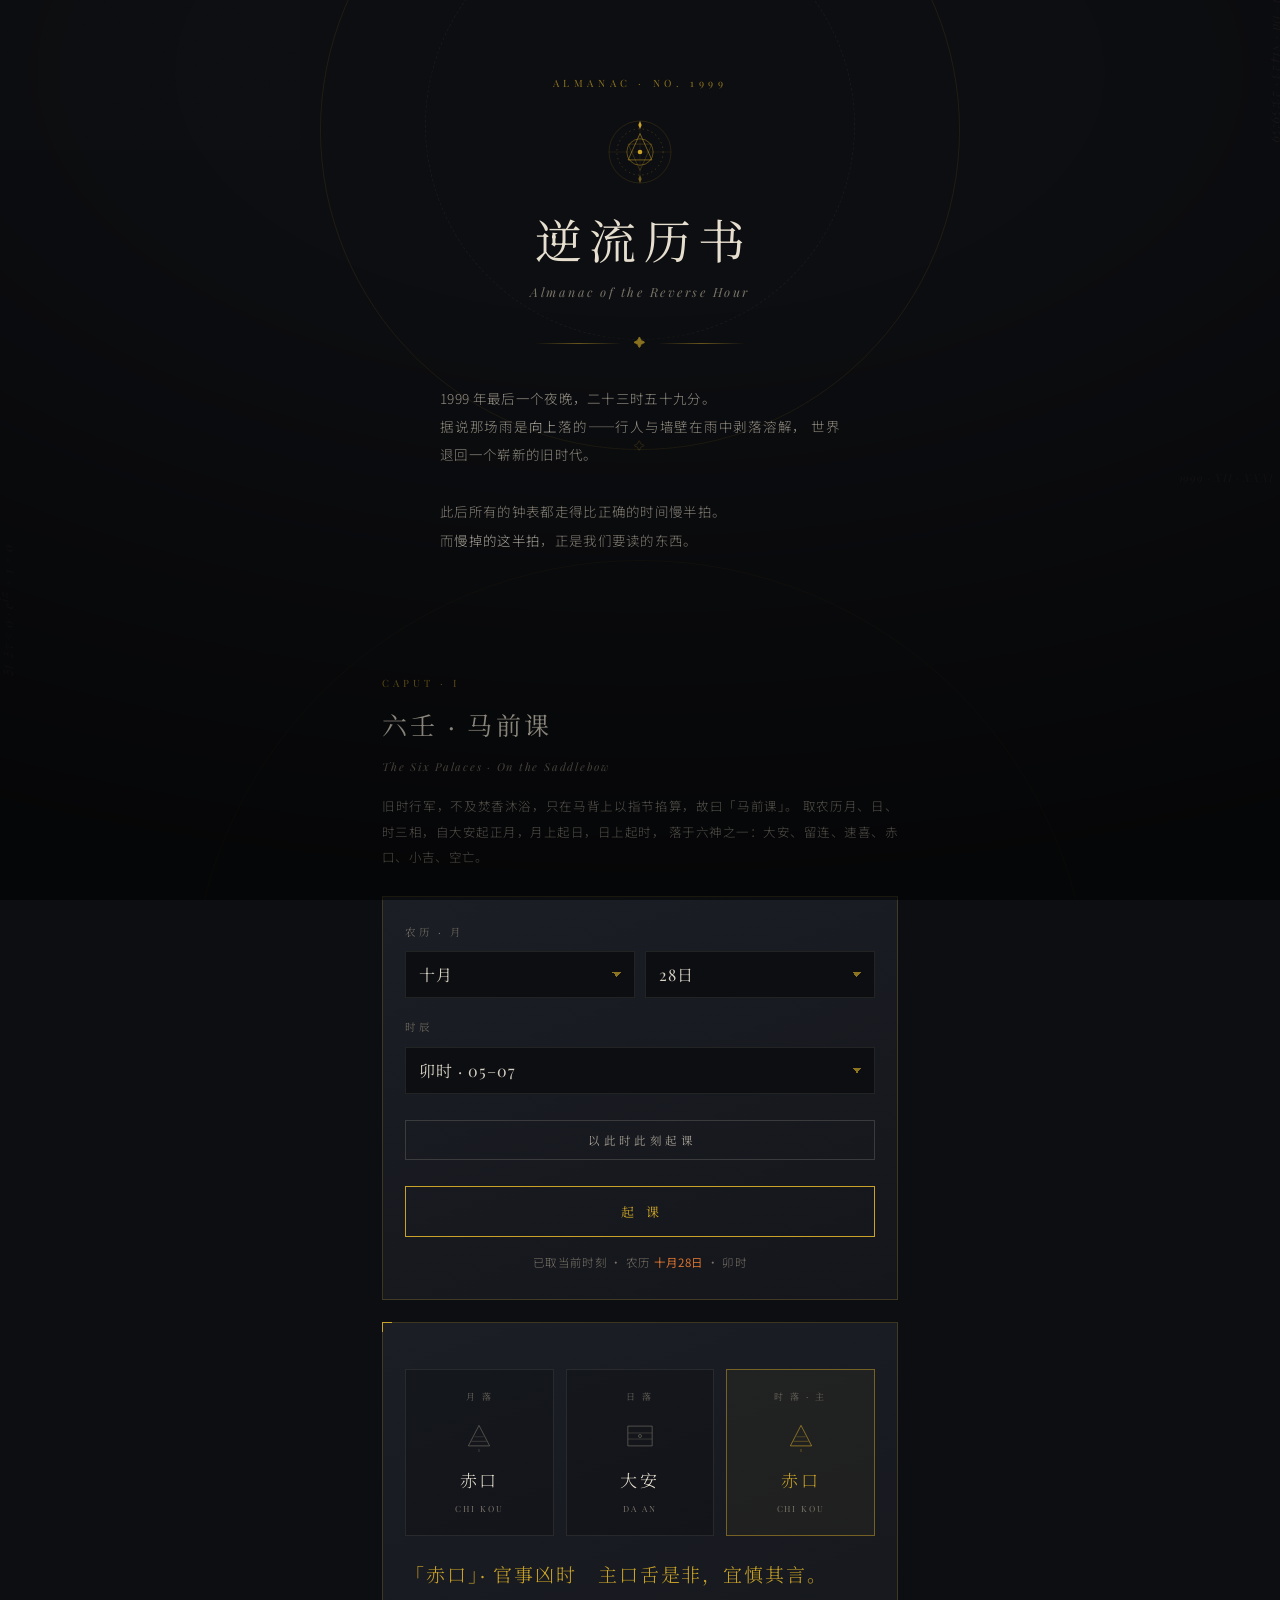
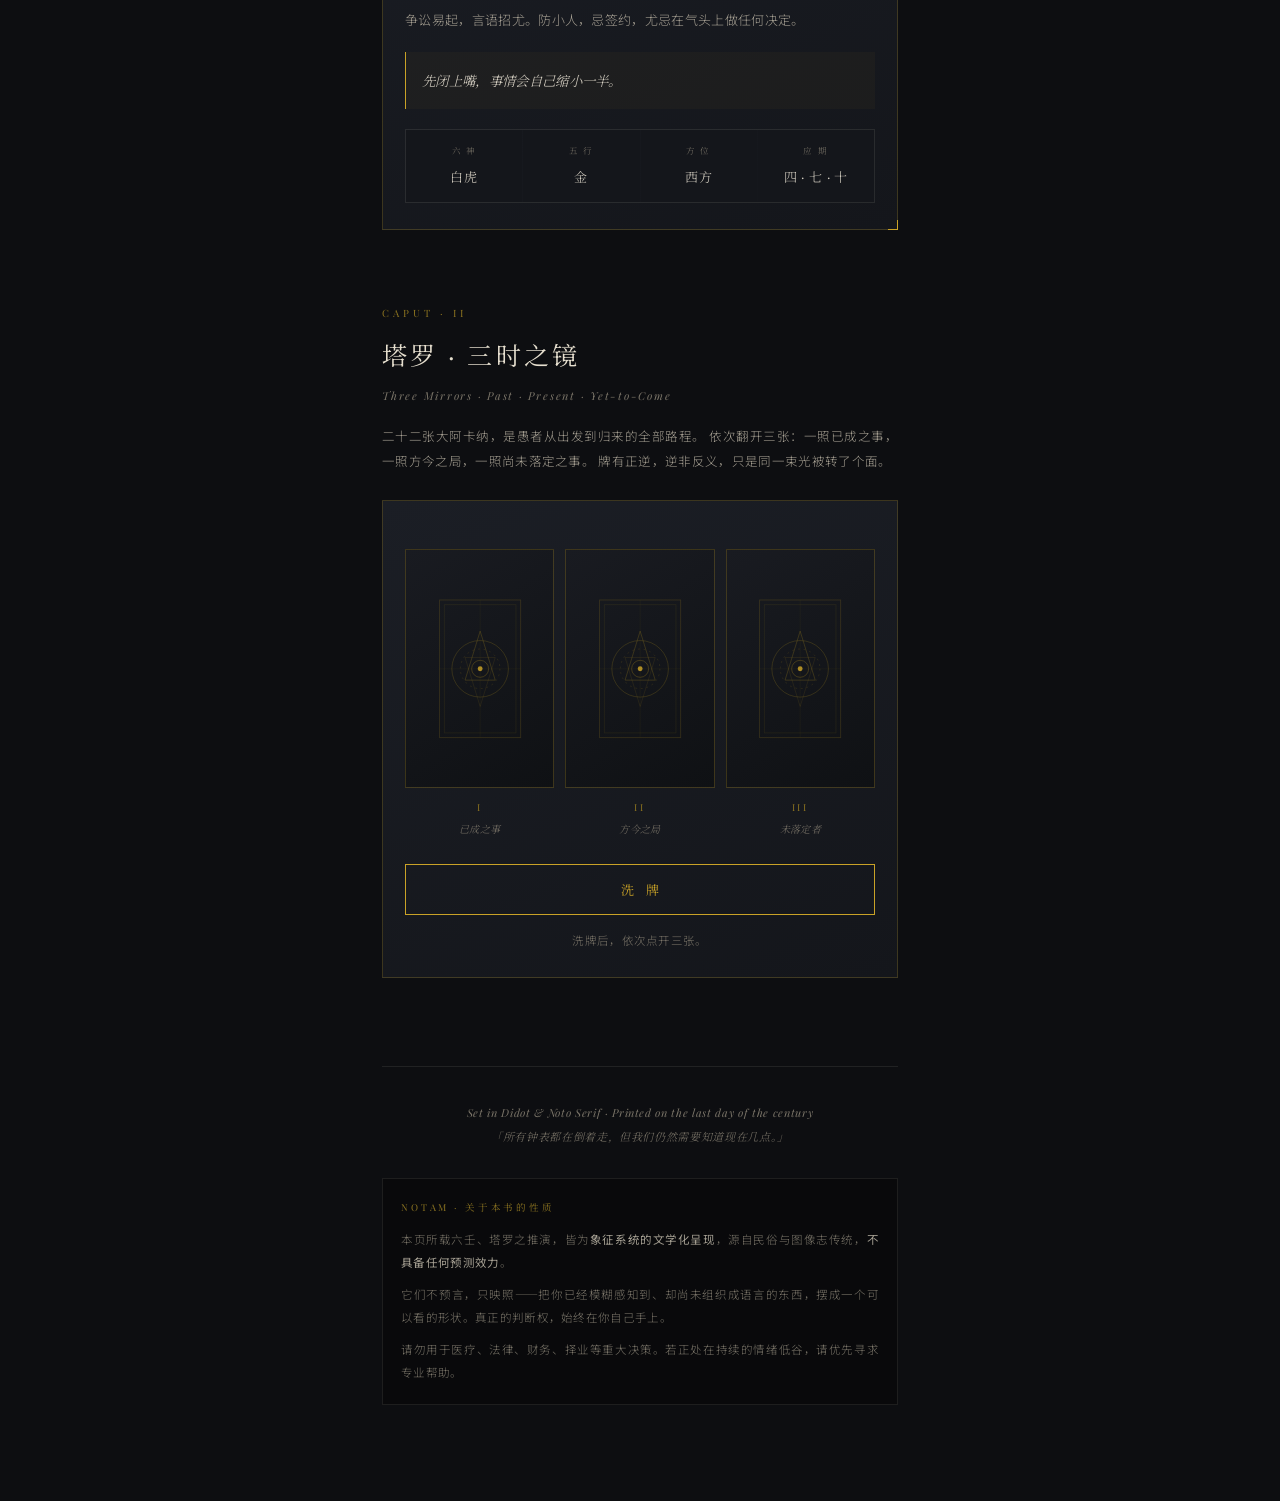
==== legacy-占卜演示-逆流历书.html @ 90257b45 "feat: initial commit of 1999Occ occultism learning platform" ====
<!doctype html>
<html lang="zh-CN">
<head>
<meta charset="utf-8">
<meta name="viewport" content="width=device-width,initial-scale=1,viewport-fit=cover">
<meta name="theme-color" content="#0d0e11">
<title>逆流历书 · ALMANAC OF THE REVERSE HOUR</title>
<link rel="preconnect" href="https://fonts.googleapis.com">
<link rel="preconnect" href="https://fonts.gstatic.com" crossorigin>
<link href="https://fonts.googleapis.com/css2?family=Playfair+Display:ital,wght@0,400;0,500;0,600;1,400&family=Noto+Serif+SC:wght@400;500;600&family=Noto+Sans+SC:wght@300;400;500&display=swap" rel="stylesheet">
<style>
/* ============================================================
   「9味」DESIGN TOKENS
   依据：低长调影调 / 低饱和 80% + 高饱和点缀 10-20% / 暖黄色偏
   疏密 8:2 / 拼贴 + 酸性细线 / 低材质归纳度 + 油墨噪点
   ============================================================ */
:root{
  /* —— 色：主色深灰 60% / 辅助灰绿灰橙 30% / 重点金橙 10% —— */
  --ink:      #0d0e11;   /* 主色 深灰 60% */
  --ink-2:    #14161b;
  --ink-3:    #1b1e25;
  --ink-4:    #23262e;
  --moss:     #4c5648;   /* 辅助 灰绿 30% */
  --umber:    #6b5942;   /* 辅助 灰橙 30% */
  --gold:     #c9a227;   /* 重点 金 10% */
  --gold-dim: #8d7420;
  --amber:    #d8722f;   /* 重点 橙 10% */
  --rust:     #8f3b2c;   /* 逆位 / 警示 */
  --paper:    #e6dfcf;   /* 弹窗 浅黄灰 */
  --paper-2:  #cfc7b4;
  --text:     #d7d1c4;   /* 亮灰 */
  --text-2:   #a49e91;
  --text-3:   #7a7468;

  /* —— 字：华文中宋 / Didot 系的衬线标题 + 思源黑体正文 —— */
  --serif: "Playfair Display","Didot","Noto Serif SC","Songti SC","STSong","SimSun",Georgia,serif;
  --sans:  "Noto Sans SC","Source Han Sans CN","PingFang SC","Microsoft YaHei",-apple-system,sans-serif;

  --hair: 1px solid rgba(201,162,39,.22);
  --hair-soft: 1px solid rgba(215,209,196,.10);
  --gut: 22px;
}

*{box-sizing:border-box;margin:0;padding:0;-webkit-tap-highlight-color:transparent}
html{-webkit-text-size-adjust:100%}
body{
  background:var(--ink);
  color:var(--text);
  font-family:var(--sans);
  font-weight:300;
  line-height:1.85;
  letter-spacing:.02em;
  min-height:100vh;
  overflow-x:hidden;
  position:relative;
}

/* —— 材质：油墨噪点 + 暗角（低材质归纳度，带绘画感笔触）—— */
.grain{position:fixed;inset:0;z-index:9;pointer-events:none;opacity:.055;mix-blend-mode:overlay}
.vignette{position:fixed;inset:0;z-index:8;pointer-events:none;
  background:radial-gradient(120% 90% at 50% 8%,transparent 30%,rgba(0,0,0,.55) 100%)}

/* —— 背景装饰：细线圈 / 星芒 / 公式涂鸦（8:2 疏密，大量留白）—— */
.ornament{position:fixed;inset:0;z-index:0;pointer-events:none;overflow:hidden}
.ring{position:absolute;border:1px solid rgba(201,162,39,.10);border-radius:50%}
.ring.a{width:640px;height:640px;left:50%;top:-190px;margin-left:-320px;animation:spin 150s linear infinite}
.ring.b{width:430px;height:430px;left:50%;top:-90px;margin-left:-215px;border-style:dashed;
  border-color:rgba(215,209,196,.055);animation:spin 210s linear infinite reverse}
.ring.c{width:900px;height:900px;left:50%;bottom:-560px;margin-left:-450px;border-color:rgba(201,162,39,.05)}
.ring.a::before,.ring.a::after{content:"";position:absolute;font-family:var(--serif);
  color:rgba(201,162,39,.30);font-size:11px;letter-spacing:.1em}
.ring.a::before{content:"✦";top:-7px;left:50%;margin-left:-6px}
.ring.a::after{content:"✧";bottom:-7px;left:50%;margin-left:-6px}
.formula{position:absolute;font-family:var(--serif);font-style:italic;
  color:rgba(215,209,196,.055);font-size:13px;letter-spacing:.06em;white-space:nowrap}
.f1{top:16%;right:-10px;transform:rotate(90deg);transform-origin:right top}
.f2{bottom:22%;left:-6px;transform:rotate(-90deg);transform-origin:left top}
.f3{top:52%;right:6px;font-size:11px}
@keyframes spin{to{transform:rotate(360deg)}}

/* ============ LAYOUT ============ */
.wrap{position:relative;z-index:3;max-width:560px;margin:0 auto;padding:0 var(--gut) 96px}

/* ============ HEADER ============ */
header{padding:74px 0 46px;text-align:center}
.eyebrow{font-family:var(--serif);font-size:10px;letter-spacing:.46em;text-transform:uppercase;
  color:var(--gold-dim);margin-bottom:26px}
.mark{width:66px;height:66px;margin:0 auto 30px;position:relative}
.mark svg{width:100%;height:100%;display:block}
h1{font-family:var(--serif);font-weight:400;font-size:47px;line-height:1.06;
  letter-spacing:.16em;margin-left:.16em;color:var(--paper)}
.sub-en{font-family:var(--serif);font-style:italic;font-size:12.5px;letter-spacing:.2em;
  color:var(--text-3);margin-top:16px}
.rule{display:flex;align-items:center;gap:12px;margin:30px auto;max-width:210px}
.rule i{flex:1;height:1px;background:linear-gradient(90deg,transparent,rgba(201,162,39,.5),transparent)}
.rule b{font-family:var(--serif);font-size:11px;color:var(--gold-dim);letter-spacing:.1em}
.lede{font-size:13.5px;line-height:2.1;color:var(--text-2);max-width:400px;margin:0 auto;text-align:justify}
.lede em{font-style:normal;color:var(--text)}

/* ============ SECTION ============ */
section{margin-top:74px}
.sec-head{margin-bottom:26px}
.sec-num{font-family:var(--serif);font-size:10px;letter-spacing:.4em;color:var(--gold-dim);display:block;margin-bottom:10px}
.sec-title{font-family:var(--serif);font-size:25px;letter-spacing:.13em;color:var(--paper);font-weight:400}
.sec-title small{display:block;font-family:var(--serif);font-style:italic;font-size:11px;
  letter-spacing:.16em;color:var(--text-3);margin-top:8px;font-weight:400}
.sec-note{font-size:12.5px;color:var(--text-2);margin-top:16px;line-height:2.05;text-align:justify}

/* ============ CARD：拼贴感纸页 ============ */
.card{position:relative;background:linear-gradient(160deg,var(--ink-3),var(--ink-2));
  border:var(--hair);padding:26px 22px;margin-top:22px}
.card::before,.card::after{content:"";position:absolute;width:9px;height:9px;pointer-events:none}
.card::before{top:-1px;left:-1px;border-top:1px solid var(--gold);border-left:1px solid var(--gold)}
.card::after{bottom:-1px;right:-1px;border-bottom:1px solid var(--gold);border-right:1px solid var(--gold)}
.card.plain::before,.card.plain::after{display:none}

/* ============ FORM ============ */
.field{margin-bottom:20px}
.field:last-child{margin-bottom:0}
label{display:block;font-size:10.5px;letter-spacing:.26em;color:var(--text-3);
  margin-bottom:9px;font-family:var(--serif)}
.row{display:flex;gap:10px}
select,input{
  width:100%;background:var(--ink);color:var(--text);
  border:var(--hair-soft);border-radius:0;padding:12px 13px;
  font-family:var(--serif);font-size:16px;letter-spacing:.06em;
  appearance:none;-webkit-appearance:none;outline:none;transition:border-color .35s}
select:focus,input:focus{border-color:rgba(201,162,39,.55)}
select{
  background-image:linear-gradient(45deg,transparent 50%,var(--gold-dim) 50%),
                   linear-gradient(135deg,var(--gold-dim) 50%,transparent 50%);
  background-position:calc(100% - 17px) 50%,calc(100% - 12px) 50%;
  background-size:5px 5px,5px 5px;background-repeat:no-repeat;padding-right:34px}

/* ============ BUTTON ============ */
.btn{
  display:block;width:100%;margin-top:26px;padding:15px;
  background:transparent;border:1px solid var(--gold);color:var(--gold);
  font-family:var(--serif);font-size:13px;letter-spacing:.38em;text-indent:.38em;
  cursor:pointer;position:relative;overflow:hidden;transition:color .5s,letter-spacing .5s}
.btn span{position:relative;z-index:2}
.btn::before{content:"";position:absolute;inset:0;background:var(--gold);
  transform:scaleX(0);transform-origin:left;transition:transform .55s cubic-bezier(.19,1,.22,1);z-index:1}
.btn:hover{color:var(--ink);letter-spacing:.46em}
.btn:hover::before{transform:scaleX(1)}
.btn:active{transform:translateY(1px)}
.btn.ghost{border-color:rgba(215,209,196,.18);color:var(--text-2);font-size:11.5px;padding:11px;letter-spacing:.3em}
.btn.ghost::before{background:var(--ink-4)}
.btn.ghost:hover{color:var(--text);letter-spacing:.34em}
.btn[disabled]{opacity:.4;cursor:default}

/* ============ 六壬 三宫 ============ */
.palace{display:flex;gap:12px;margin-top:20px}
.palace-item{flex:1;text-align:center;padding:18px 6px;border:var(--hair-soft);
  background:rgba(0,0,0,.22);opacity:0;transform:translateY(14px)}
.palace-item.in{opacity:1;transform:none;transition:opacity .8s,transform .8s cubic-bezier(.19,1,.22,1)}
.palace-item.main{border-color:rgba(201,162,39,.5);background:rgba(201,162,39,.045)}
.palace-item .tag{font-family:var(--serif);font-size:9px;letter-spacing:.28em;color:var(--text-3);display:block}
.palace-item .glyph{width:38px;height:38px;margin:12px auto 10px}
.palace-item .glyph svg{width:100%;height:100%}
.palace-item .nm{font-family:var(--serif);font-size:17px;letter-spacing:.16em;color:var(--paper)}
.palace-item.main .nm{color:var(--gold)}
.palace-item .py{font-family:var(--serif);font-size:8.5px;letter-spacing:.22em;color:var(--text-3);margin-top:5px}

.verdict{margin-top:20px;opacity:0;transform:translateY(14px)}
.verdict.in{opacity:1;transform:none;transition:opacity .9s .3s,transform .9s .3s}
.verdict .v-line{font-family:var(--serif);font-size:19px;letter-spacing:.1em;color:var(--gold);
  line-height:1.9;margin-bottom:14px}
.verdict .v-body{font-size:13px;color:var(--text-2);line-height:2.15;text-align:justify}
.verdict .v-advice{margin-top:18px;padding:15px 16px;border-left:1px solid var(--gold);
  background:rgba(201,162,39,.04);font-family:var(--serif);font-size:13.5px;
  line-height:2;color:var(--text);font-style:italic}
.meta{display:grid;grid-template-columns:repeat(4,1fr);gap:1px;background:var(--hair-soft);
  margin-top:20px;border:var(--hair-soft)}
.meta div{background:var(--ink-2);padding:13px 4px;text-align:center}
.meta dt{font-family:var(--serif);font-size:8.5px;letter-spacing:.2em;color:var(--text-3);margin-bottom:6px}
.meta dd{font-family:var(--serif);font-size:13px;color:var(--text);letter-spacing:.06em}

/* ============ 塔罗 ============ */
.spread{display:flex;gap:11px;margin-top:22px}
.slot{flex:1;aspect-ratio:100/160;perspective:1200px;cursor:default}
.slot.pickable{cursor:pointer}
.flip{position:relative;width:100%;height:100%;transform-style:preserve-3d;
  transition:transform 1.05s cubic-bezier(.19,1,.22,1)}
.slot.open .flip{transform:rotateY(180deg)}
.face{position:absolute;inset:0;backface-visibility:hidden;-webkit-backface-visibility:hidden;
  border:1px solid rgba(201,162,39,.24);overflow:hidden}
.back{background:linear-gradient(150deg,#191b21,#0f1114);display:flex;align-items:center;justify-content:center}
.back svg{width:64%;height:64%;opacity:.85}
.front{transform:rotateY(180deg);background:linear-gradient(158deg,#1e2128,#101216);padding:9px 6px;
  display:flex;flex-direction:column;align-items:center;justify-content:space-between}
.slot.pos- .front{filter:saturate(.55) brightness(.86)}
.front .num{font-family:var(--serif);font-size:8px;letter-spacing:.2em;color:var(--gold-dim)}
.front .art{width:100%;flex:1;display:flex;align-items:center;justify-content:center;padding:3px 0}
.front .art svg{width:100%;height:100%;max-height:150px}
.front .nm{font-family:var(--serif);font-size:11.5px;letter-spacing:.1em;color:var(--paper);
  text-align:center;line-height:1.5}
.front .rm{font-family:var(--serif);font-size:8px;letter-spacing:.18em;color:var(--text-3);margin-top:2px}
.slot.pos- .front .nm{color:var(--text-2)}
.slot.pos- .front{border-color:rgba(143,59,44,.42)}
.slot.pos- .front .num{color:var(--rust)}
.slot-label{text-align:center;margin-top:11px}
.slot-label .l1{font-family:var(--serif);font-size:9.5px;letter-spacing:.3em;color:var(--gold-dim)}
.slot-label .l2{font-family:var(--serif);font-style:italic;font-size:10px;color:var(--text-3);margin-top:3px}
.spread-labels{display:flex;gap:11px;margin-top:0}
.spread-labels>div{flex:1;text-align:center}

.reading{margin-top:22px;opacity:0;transform:translateY(14px)}
.reading.in{opacity:1;transform:none;transition:opacity .9s,transform .9s}
.r-card{position:relative;background:var(--ink-3);border:var(--hair-soft);padding:20px 18px;margin-top:12px}
.r-card.main{border-color:rgba(201,162,39,.34)}
.r-head{display:flex;align-items:baseline;gap:12px;flex-wrap:wrap;margin-bottom:12px}
.r-head .rn{font-family:var(--serif);font-size:9px;letter-spacing:.3em;color:var(--gold-dim)}
.r-head .rt{font-family:var(--serif);font-size:17px;letter-spacing:.1em;color:var(--paper)}
.r-head .rp{font-family:var(--serif);font-size:10px;letter-spacing:.16em;padding:2px 9px;
  border:1px solid rgba(201,162,39,.4);color:var(--gold)}
.r-head .rp.rev{border-color:rgba(143,59,44,.6);color:#c07a68}
.r-head .ra{margin-left:auto;font-family:var(--serif);font-size:9.5px;letter-spacing:.14em;color:var(--text-3)}
.r-kw{font-family:var(--serif);font-size:14.5px;letter-spacing:.08em;color:var(--gold);
  line-height:2;margin-bottom:10px}
.r-card.pos- .r-kw{color:#c07a68}
.r-text{font-size:12.8px;color:var(--text-2);line-height:2.15;text-align:justify}
.r-synth{margin-top:20px;padding:20px 18px;border:1px solid rgba(201,162,39,.3);
  background:linear-gradient(160deg,rgba(201,162,39,.055),transparent)}
.r-synth h4{font-family:var(--serif);font-size:10px;letter-spacing:.34em;color:var(--gold-dim);
  font-weight:400;margin-bottom:14px}
.r-synth p{font-family:var(--serif);font-size:14.5px;line-height:2.2;color:var(--text);
  font-style:italic;text-align:justify}

/* ============ 揭示动画通用 ============ */
.reveal{opacity:0;transform:translateY(22px)}
.reveal.in{opacity:1;transform:none;transition:opacity 1s cubic-bezier(.19,1,.22,1),transform 1s cubic-bezier(.19,1,.22,1)}

/* ============ FOOTER ============ */
footer{margin-top:88px;padding-top:34px;border-top:var(--hair-soft)}
.colophon{font-family:var(--serif);font-style:italic;font-size:11px;color:var(--text-3);
  text-align:center;line-height:2.1;letter-spacing:.06em}
.disclaimer{margin-top:30px;background:rgba(0,0,0,.3);border:var(--hair-soft);padding:20px 18px}
.disclaimer h5{font-family:var(--serif);font-size:9.5px;letter-spacing:.3em;color:var(--gold-dim);
  font-weight:400;margin-bottom:12px}
.disclaimer p{font-size:11.5px;line-height:2;color:var(--text-3);text-align:justify}
.disclaimer p+p{margin-top:9px}

.hint{font-size:11.5px;color:var(--text-3);margin-top:14px;line-height:1.95;text-align:center}
.hint b{color:var(--amber);font-weight:400}

@media (max-width:359px){
  h1{font-size:38px}
  .meta{grid-template-columns:repeat(2,1fr)}
}
@media (prefers-reduced-motion:reduce){
  *,*::before,*::after{animation:none!important;transition:none!important}
  .reveal,.verdict,.reading,.palace-item{opacity:1;transform:none}
}
</style>
</head>
<body>

<!-- 材质层 -->
<svg class="grain" aria-hidden="true"><filter id="gF"><feTurbulence type="fractalNoise" baseFrequency="0.82" numOctaves="4" stitchTiles="stitch"/></filter><rect width="100%" height="100%" filter="url(#gF)"/></svg>
<div class="vignette" aria-hidden="true"></div>

<!-- 装饰层 -->
<div class="ornament" aria-hidden="true">
  <div class="ring c"></div><div class="ring b"></div><div class="ring a"></div>
  <div class="formula f1">p + (n−1)d ·   √1423 ·   23:59:59</div>
  <div class="formula f2">∂t/∂τ &lt; 0 ·   e<sup>iπ</sup> + 1 = 0</div>
  <div class="formula f3">1999 · XII · XXXI</div>
</div>

<div class="wrap">

  <!-- ================= HERO ================= -->
  <header>
    <div class="eyebrow">Almanac · No. 1999</div>
    <div class="mark" aria-hidden="true">
      <svg viewBox="0 0 100 100" fill="none" stroke="#c9a227" stroke-width="1">
        <circle cx="50" cy="50" r="47" stroke-opacity=".22"/>
        <circle cx="50" cy="50" r="35" stroke-opacity=".4" stroke-dasharray="2 5"/>
        <circle cx="50" cy="50" r="20" stroke-opacity=".65"/>
        <path d="M50 3 L50 97 M3 50 L97 50" stroke-opacity=".14"/>
        <path d="M50 22 L68 62 L32 62 Z" stroke-opacity=".8"/>
        <path d="M50 78 L32 38 L68 38 Z" stroke-opacity=".35"/>
        <circle cx="50" cy="50" r="3.5" fill="#c9a227" stroke="none"/>
        <path d="M50 3 l2.6 6 -2.6 6 -2.6 -6 Z" fill="#c9a227" stroke="none"/>
        <path d="M50 97 l-2.6 -6 2.6 -6 2.6 6 Z" fill="#c9a227" stroke="none" opacity=".5"/>
      </svg>
    </div>
    <h1>逆流历书</h1>
    <div class="sub-en">Almanac of the Reverse Hour</div>
    <div class="rule"><i></i><b>✦</b><i></i></div>
    <p class="lede">
      1999 年最后一个夜晚，二十三时五十九分。<br>
      据说那场雨是<em>向上</em>落的——行人与墙壁在雨中剥落溶解，
      世界退回一个崭新的旧时代。<br><br>
      此后所有的钟表都走得比正确的时间慢半拍。<br>
      而<em>慢掉的这半拍</em>，正是我们要读的东西。
    </p>
  </header>

  <!-- ================= 一 · 六壬 ================= -->
  <section id="sec-liuren">
    <div class="sec-head reveal">
      <span class="sec-num">CAPUT · I</span>
      <h2 class="sec-title">六壬 · 马前课
        <small>The Six Palaces · On the Saddlebow</small>
      </h2>
      <p class="sec-note">
        旧时行军，不及焚香沐浴，只在马背上以指节掐算，故曰「马前课」。
        取农历月、日、时三相，自大安起正月，月上起日，日上起时，
        落于六神之一：大安、留连、速喜、赤口、小吉、空亡。
      </p>
    </div>

    <div class="card plain reveal">
      <div class="field">
        <label for="lMonth">农历 · 月</label>
        <div class="row">
          <select id="lMonth"></select>
          <select id="lDay"></select>
        </div>
      </div>
      <div class="field">
        <label for="lHour">时辰</label>
        <select id="lHour"></select>
      </div>
      <div class="field" style="margin-top:16px">
        <button class="btn ghost" id="btnNow"><span>以此时此刻起课</span></button>
      </div>
      <button class="btn" id="btnLiu"><span>起 课</span></button>
      <p class="hint" id="liuHint">默认取当前时刻。若农历有误，请手动校准。</p>
    </div>

    <div id="liuOut" hidden>
      <div class="card reveal">
        <div class="palace" id="palace"></div>
        <div class="verdict" id="verdict"></div>
        <dl class="meta" id="liuMeta"></dl>
      </div>
    </div>
  </section>

  <!-- ================= 二 · 塔罗 ================= -->
  <section id="sec-tarot">
    <div class="sec-head reveal">
      <span class="sec-num">CAPUT · II</span>
      <h2 class="sec-title">塔罗 · 三时之镜
        <small>Three Mirrors · Past · Present · Yet-to-Come</small>
      </h2>
      <p class="sec-note">
        二十二张大阿卡纳，是愚者从出发到归来的全部路程。
        依次翻开三张：一照已成之事，一照方今之局，一照尚未落定之事。
        牌有正逆，逆非反义，只是同一束光被转了个面。
      </p>
    </div>

    <div class="card plain reveal">
      <div class="spread" id="spread"></div>
      <div class="spread-labels">
        <div><div class="slot-label"><div class="l1">I</div><div class="l2">已成之事</div></div></div>
        <div><div class="slot-label"><div class="l1">II</div><div class="l2">方今之局</div></div></div>
        <div><div class="slot-label"><div class="l1">III</div><div class="l2">未落定者</div></div></div>
      </div>
      <button class="btn" id="btnShuffle"><span>洗 牌</span></button>
      <p class="hint" id="tarotHint">洗牌后，依次点开三张。</p>
    </div>

    <div id="tarotOut" hidden>
      <div class="reading" id="reading"></div>
    </div>
  </section>

  <!-- ================= FOOTER ================= -->
  <footer>
    <p class="colophon">
      Set in Didot &amp; Noto Serif · Printed on the last day of the century<br>
      「所有钟表都在倒着走，但我们仍然需要知道现在几点。」
    </p>
    <div class="disclaimer">
      <h5>NOTAM · 关于本书的性质</h5>
      <p>本页所载六壬、塔罗之推演，皆为<strong style="color:var(--text-2);font-weight:400">象征系统的文学化呈现</strong>，源自民俗与图像志传统，<strong style="color:var(--text-2);font-weight:400">不具备任何预测效力</strong>。</p>
      <p>它们不预言，只映照——把你已经模糊感知到、却尚未组织成语言的东西，摆成一个可以看的形状。真正的判断权，始终在你自己手上。</p>
      <p style="color:var(--text-3)">请勿用于医疗、法律、财务、择业等重大决策。若正处在持续的情绪低谷，请优先寻求专业帮助。</p>
    </div>
  </footer>
</div>

<script>
/* ============================================================
   工具
   ============================================================ */
const $  = (s,r=document)=>r.querySelector(s);
const $$ = (s,r=document)=>[...r.querySelectorAll(s)];
const rnd = n => Math.floor(Math.random()*n);

/* SVG 基元（用于牌面几何绘制，全部原创，不引用任何既有塔罗图像） */
const C=(x,y,r,op)=>`<circle cx="${x}" cy="${y}" r="${r}"${op?` stroke-opacity="${op}"`:''}/>`;
const L=(a,b,c,d,op)=>`<line x1="${a}" y1="${b}" x2="${c}" y2="${d}"${op?` stroke-opacity="${op}"`:''}/>`;
const P=(d,op)=>`<path d="${d}"${op?` stroke-opacity="${op}"`:''}/>`;
const G=(pts,op)=>`<polygon points="${pts}"${op?` stroke-opacity="${op}"`:''}/>`;
const E=(x,y,rx,ry,op)=>`<ellipse cx="${x}" cy="${y}" rx="${rx}" ry="${ry}"${op?` stroke-opacity="${op}"`:''}/>`;
const rays=(cx,cy,r1,r2,n,off=0)=>Array.from({length:n},(_,i)=>{
  const a=(i/n)*Math.PI*2+off;
  return L(cx+Math.cos(a)*r1, cy+Math.sin(a)*r1, cx+Math.cos(a)*r2, cy+Math.sin(a)*r2);
}).join('');

/* ============================================================
   一 · 小六壬（马前课）
   起法：大安起正月 → 月上起日 → 日上起时
   ============================================================ */
const PALACE = [
  {name:'大安', py:'DA AN',  en:'Great Peace', wu:'木', dir:'东方', shen:'青龙', hour:'身不动时', num:'五 · 七',
   line:'事事安泰，宜守不宜进。',
   body:'所谋者顺，求者得，失物不出近处，行人当归。此为六神之首，其性主静。静则吉，妄动则生变。',
   advice:'此刻不必催促。让水自己澄清。'},
  {name:'留连', py:'LIU LIAN', en:'Lingering', wu:'水', dir:'北方', shen:'玄武', hour:'卒未归时', num:'二 · 八 · 十',
   line:'事多迟滞，往复难成。',
   body:'所求者缓，所问者迟。旧事未了，新事难起。失物陷于暗处，音信受阻于中途。',
   advice:'不是被拒绝，是被推迟。别把等待当成判决。'},
  {name:'速喜', py:'SU XI', en:'Swift Joy', wu:'火', dir:'南方', shen:'朱雀', hour:'人来喜时', num:'三 · 六 · 九',
   line:'喜事将至，其来也速。',
   body:'行人即至，音信即来，交易可成，所谋顺遂。然其去也亦速——得之须趁时，迟则无。',
   advice:'门开了。趁它开着的时候走进去。'},
  {name:'赤口', py:'CHI KOU', en:'Red Mouth', wu:'金', dir:'西方', shen:'白虎', hour:'官事凶时', num:'四 · 七 · 十',
   line:'主口舌是非，宜慎其言。',
   body:'争讼易起，言语招尤。防小人，忌签约，尤忌在气头上做任何决定。',
   advice:'先闭上嘴，事情会自己缩小一半。'},
  {name:'小吉', py:'XIAO JI', en:'Small Fortune', wu:'木', dir:'东南', shen:'六合', hour:'人来喜时', num:'一 · 五 · 七',
   line:'人来报喜，交易可成。',
   body:'谋事可成，求财有得，行人将至。吉，然非大吉——宜见好即收，勿贪其后。',
   advice:'已经够好了。别为了更多，把到手的弄丢。'},
  {name:'空亡', py:'KONG WANG', en:'The Void', wu:'土', dir:'中央', shen:'勾陈', hour:'音信稀时', num:'三 · 六 · 九',
   line:'诸事落空，音信稀疏。',
   body:'所谋不成，所问无果，失物难寻。此宫非凶，只是一个「无」字。',
   advice:'空不是坏消息。空是还没有东西填进去。'}
];

/* 六神徽记：几何化的六壬符号 */
const PALACE_GLYPH = [
  // 大安 · 青龙：安定的方形 + 内部横平
  `<svg viewBox="0 0 100 100" fill="none" stroke="currentColor" stroke-width="1.6">${G("18,24 82,24 82,76 18,76")}${L(18,42,82,42,.6)}${L(18,58,82,58,.6)}${C(50,50,4,1)}</svg>`,
  // 留连 · 玄武：回环缠绕
  `<svg viewBox="0 0 100 100" fill="none" stroke="currentColor" stroke-width="1.6">${C(50,50,34,.55)}${P("M22 62 a26 26 0 1 1 40 -34 a20 20 0 1 0 -32 26",1)}</svg>`,
  // 速喜 · 朱雀：向上的三羽
  `<svg viewBox="0 0 100 100" fill="none" stroke="currentColor" stroke-width="1.6">${P("M50 84 L50 26",1)}${P("M50 40 C34 34 26 48 22 62",.75)}${P("M50 40 C66 34 74 48 78 62",.75)}${P("M50 58 C40 56 36 64 34 72",.55)}${P("M50 58 C60 56 64 64 66 72",.55)}</svg>`,
  // 赤口 · 白虎：锐角 + 断线
  `<svg viewBox="0 0 100 100" fill="none" stroke="currentColor" stroke-width="1.6">${G("22,76 78,76 50,22")}${L(30,64,70,64,.6)}${L(38,52,62,52,.45)}${L(50,84,50,92,.7)}</svg>`,
  // 小吉 · 六合：六边形
  `<svg viewBox="0 0 100 100" fill="none" stroke="currentColor" stroke-width="1.6">${G("50,18 78,34 78,66 50,82 22,66 22,34")}${C(50,50,13,.6)}${C(50,50,4,1)}</svg>`,
  // 空亡 · 勾陈：虚线圆 + 中心空
  `<svg viewBox="0 0 100 100" fill="none" stroke="currentColor" stroke-width="1.6" stroke-dasharray="4 5">${C(50,50,34)}</svg>`
];

/* 农历：优先用 ICU 中国历，失败则回落手动 */
const CN = {零:0,一:1,二:2,三:3,四:4,五:5,六:6,七:7,八:8,九:9,十:10};
function cn2num(s){
  if(s==null) return NaN;
  s = String(s).replace(/[初正]/g,'');
  if(/^\d+$/.test(s)) return parseInt(s,10);
  if(s==='十') return 10;
  if(s==='廿') return 20;
  const m20 = s.match(/^廿(.)/); if(m20) return 20+(CN[m20[1]]||0);
  const m30 = s.match(/^三十(.)?/); if(m30) return 30+(m30[1]?(CN[m30[1]]||0):0);
  const m1  = s.match(/^十(.)/); if(m1) return 10+(CN[m1[1]]||0);
  const m2  = s.match(/^二十(.)/); if(m2) return 20+(CN[m2[1]]||0);
  return CN[s[0]] ?? NaN;
}
function lunarOf(date){
  try{
    const parts = new Intl.DateTimeFormat('zh-CN-u-ca-chinese',
      {month:'numeric',day:'numeric'}).formatToParts(date);
    const g = k => (parts.find(p=>p.type===k)||{}).value;
    const m = cn2num(g('month')), d = cn2num(g('day'));
    if(m>=1&&m<=12 && d>=1&&d<=30) return {m,d,ok:true};
  }catch(e){/* noop */}
  return {m:NaN,d:NaN,ok:false};
}

const HOURS = ['子','丑','寅','卯','辰','巳','午','未','申','酉','戌','亥'];
const HOUR_RANGE = ['23–01','01–03','03–05','05–07','07–09','09–11','11–13','13–15','15–17','17–19','19–21','21–23'];
function hourIndex(date){
  const h = date.getHours();
  return Math.floor(((h+1)%24)/2); // 23:00 起为子时
}

/* 起课 */
function cast(m,d,hi){
  const pM = (m-1)%6;
  const pD = (pM + d - 1)%6;
  const pH = (pD + hi)%6;
  return [pM,pD,pH];
}

/* 渲染 */
const selM=$('#lMonth'), selD=$('#lDay'), selH=$('#lHour');
const CN_M = ['正','二','三','四','五','六','七','八','九','十','冬','腊'];
CN_M.forEach((v,i)=>selM.add(new Option(`${v}月`,i+1)));
for(let i=1;i<=30;i++) selD.add(new Option(`${i}日`,i));
HOURS.forEach((v,i)=>selH.add(new Option(`${v}时 · ${HOUR_RANGE[i]}`,i)));

$('#btnNow').onclick = ()=>{
  const now = new Date();
  const lu = lunarOf(now);
  if(lu.ok){ selM.value=lu.m; selD.value=lu.d;
    $('#liuHint').innerHTML = `已取当前时刻 · 农历 <b>${CN_M[lu.m-1]}月${lu.d}日</b> · ${HOURS[hourIndex(now)]}时`;
  }else{
    $('#liuHint').innerHTML = `未能自动识别农历，请<b>手动</b>选择月日。`;
  }
  selH.value = hourIndex(now);
};
$('#btnNow').onclick();

function castLiu(silent){
  const m=+selM.value, d=+selD.value, hi=+selH.value;
  const [pM,pD,pH] = cast(m,d,hi);
  const out = $('#liuOut'); out.hidden=false;

  const box = $('#palace'); box.innerHTML='';
  [['月 落',pM],['日 落',pD],['时 落 · 主',pH]].forEach(([tag,idx],i)=>{
    const p = PALACE[idx];
    const el = document.createElement('div');
    el.className = 'palace-item'+(i===2?' main':'');
    el.innerHTML = `<span class="tag">${tag}</span>
      <div class="glyph" style="color:${i===2?'var(--gold)':'var(--text-3)'}">${PALACE_GLYPH[idx]}</div>
      <div class="nm">${p.name}</div><div class="py">${p.py}</div>`;
    box.appendChild(el);
    setTimeout(()=>el.classList.add('in'), 120+i*260);
  });

  const p = PALACE[pH];
  $('#verdict').classList.remove('in');
  $('#verdict').innerHTML =
    `<div class="v-line">「${p.name}」· ${p.hour}　${p.line}</div>
     <div class="v-body">${p.body}</div>
     <div class="v-advice">${p.advice}</div>`;

  $('#liuMeta').innerHTML = [
    ['六 神',p.shen],['五 行',p.wu],['方 位',p.dir],['应 期',p.num]
  ].map(([k,v])=>`<div><dt>${k}</dt><dd>${v}</dd></div>`).join('');

  if(!silent) out.scrollIntoView({behavior:'smooth',block:'nearest'});
  requestAnimationFrame(()=>{
    $('#verdict').classList.add('in');
    $$('#liuOut .reveal').forEach(e=>e.classList.add('in'));
  });
}
$('#btnLiu').onclick = ()=>castLiu(false);
castLiu(true);

/* ============================================================
   二 · 塔罗（22 大阿卡纳）
   牌面为原创几何构图，不采用任何既有塔罗牌图像
   ============================================================ */
const INF = "M28 80 C28 64 44 64 50 80 C56 96 72 96 72 80 C72 64 56 64 50 80 C44 96 28 96 28 80";

const TAROT = [
 {n:0,r:'0',cn:'愚者',en:'The Fool',astro:'风 · 天王星',
  up:'启程 · 天真 · 未写下的可能',rev:'轻率 · 逃避 · 准备不足',
  upT:'你正站在还没被命名的那一页之前。它看起来像悬崖，其实只是地图尚未画完。带上你的天真——它是此刻唯一不会骗你的东西。',
  revT:'自由与轻率是同一种举动的两种写法。区别只在于：你有没有看过脚下。此刻更适合补完准备，而不是纵身。',
  g:()=>C(74,36,12)+rays(74,36,17,26,8,.4)+P("M4 142 H44 V118 L80 118")+L(58,118,74,86)+C(80,78,9)+L(20,142,20,128,.5)},

 {n:1,r:'I',cn:'魔术师',en:'The Magician',astro:'水星',
  up:'意志 · 创造 · 工具已备',rev:'欺瞒 · 力未施 · 自我怀疑',
  upT:'所需的物件已经全在桌面上了，缺的只是那句"开始"。一与万物之间，隔着的不是资源，是意愿。',
  revT:'你拥有这套工具，却在怀疑自己配不配拿。或者更糟——你在用它们表演。把戏收起来，力量才回来。',
  g:()=>P(INF)+L(50,18,50,142)+C(50,16,5)+L(24,142,76,142,.45)},

 {n:2,r:'II',cn:'女祭司',en:'The High Priestess',astro:'月亮',
  up:'直觉 · 静默 · 未言之知',rev:'忽视内在之声 · 秘密外泄',
  upT:'答案不藏在更多的信息里，它一直挂在你和沉默之间那道帘子上。别问，去听。',
  revT:'你已经听见了，只是不愿意承认那是答案。又或者，你把本该守着的东西说了出去。',
  g:()=>L(20,40,20,144)+L(80,40,80,144)+L(11,40,29,40)+L(71,40,89,40)+P("M58 48 A26 26 0 1 0 58 100 A20 20 0 1 1 58 48")+C(50,124,3,1)+C(50,134,2,.6)},

 {n:3,r:'III',cn:'皇后',en:'The Empress',astro:'金星',
  up:'丰饶 · 孕育 · 感官的满足',rev:'依赖 · 过度庇护 · 创造力停滞',
  upT:'有些东西只能靠长出来。给它时间、温度和不被打扰的土壤，它自己会找到形状。',
  revT:'照顾变成了占有，滋养变成了淹没。你在替别人活，或者让别人替你活——两条路都长不出东西。',
  g:()=>C(50,52,23)+L(50,75,50,134)+L(31,113,69,113)+P("M16 146 Q26 120 16 100",.5)+P("M84 146 Q74 120 84 100",.5)},

 {n:4,r:'IV',cn:'皇帝',en:'The Emperor',astro:'白羊座',
  up:'秩序 · 结构 · 权威的确立',rev:'专断 · 僵化 · 失控的掌控',
  upT:'在自由之前先要有边界。你需要的是一套自己立下的规矩，而不是等别人来宣布。',
  revT:'结构一旦不再服务于人，就变成了一座自己维持自己的建筑。检查一下：你在治理，还是在僵持？',
  g:()=>G("20,146 80,146 80,66 20,66")+L(20,96,80,96,.55)+P("M22 66 C6 48 8 28 26 22")+P("M78 66 C94 48 92 28 74 22")+C(50,42,8,.7)},

 {n:5,r:'V',cn:'教皇',en:'The Hierophant',astro:'金牛座',
  up:'传承 · 规范 · 被引领的学习',rev:'教条 · 盲从 · 打破陈规',
  upT:'有些路已经有人走过了。承认这一点不是示弱，是省力。去找那位愿意把钥匙递给你的人。',
  revT:'你跪得太久了，忘了问一句"凭什么"。反叛在这里不是缺点——但请确认你反对的是规则，而不是学习本身。',
  g:()=>G("32,58 68,58 68,42 32,42")+G("26,74 74,74 74,58 26,58")+G("20,90 80,90 80,74 20,74")+L(50,20,50,42)+L(41,29,59,29)+L(36,106,64,146)+L(64,106,36,146)+C(36,104,5)+C(64,104,5)},

 {n:6,r:'VI',cn:'恋人',en:'The Lovers',astro:'双子座',
  up:'结合 · 抉择 · 价值的确认',rev:'失衡 · 犹疑 · 错位的吸引',
  upT:'这不是在两个人之间选，是在两个版本的自己之间选。选完，另外那个就会安静下来。',
  revT:'吸引仍在，但镜子已经照不出同一张脸。犹豫本身就是答案，只是你还不想签收。',
  g:()=>C(36,78,26)+C(64,78,26)+C(36,78,17,.5)+C(64,78,17,.5)+P("M8 46 Q50 12 92 46",.6)+L(50,12,50,30,.5)},

 {n:7,r:'VII',cn:'战车',en:'The Chariot',astro:'巨蟹座',
  up:'前进 · 掌控 · 意志的胜出',rev:'方向失控 · 内耗 · 莽撞',
  upT:'两股力量往相反方向拉，而你握着缰绳。不是要它们停，是要它们同时往一个方向去。',
  revT:'车还在跑，但没人握缰。或者更累的情况：你在往前冲，只是忘了要去哪儿。',
  g:()=>P("M14 62 Q50 30 86 62")+G("14,62 86,62 86,106 14,106")+C(28,126,15)+C(72,126,15)+rays(28,126,3,12,6,0)+rays(72,126,3,12,6,0)+G("50,72 55,86 45,86",.7)+G("50,92 55,78 45,78",.7)},

 {n:8,r:'VIII',cn:'力量',en:'Strength',astro:'狮子座',
  up:'柔韧 · 耐心 · 以温驯服',rev:'自我怀疑 · 暴躁 · 力量错用',
  upT:'真正的力量是那只按在狮头上的手，不是拳头。按住，而不是打倒——这需要比发火更多的勇气。',
  revT:'你把力气用在了自己身上。愤怒通常不是太强，而是怕自己不够强。',
  g:()=>P(INF)+G("26,146 74,146 50,112")+C(50,112,18,.4)+rays(50,112,20,28,8,.3)},

 {n:9,r:'IX',cn:'隐者',en:'The Hermit',astro:'处女座',
  up:'独处 · 内省 · 提灯自照',rev:'孤僻 · 逃避 · 拒绝被看见',
  upT:'灯只能照亮脚下三步。够了——你不需要看清整条路，只需要看清下一步落在哪里。',
  revT:'独处已经变成了藏身。你不是在看路，是在躲开所有可能叫你名字的人。',
  g:()=>G("50,16 58,36 42,36",.8)+G("50,46 42,26 58,26",.8)+P("M33 68 H67 L60 114 H40 Z")+L(50,52,50,68)+C(50,91,8)+rays(50,91,10,20,6,.35)+L(16,146,24,40,.55)+L(24,40,34,40,.55)},

 {n:10,r:'X',cn:'命运之轮',en:'Wheel of Fortune',astro:'木星',
  up:'转机 · 循环 · 时机已至',rev:'停滞 · 厄运 · 抗拒变化',
  upT:'轮子在动了。上去的那一段和下沉的那一段，本来就是同一段。此刻只需做一件事：别抓着不放。',
  revT:'不是轮子停了，是你死死扳着它。松开手，它才会继续转。',
  g:()=>C(50,80,40)+C(50,80,27,.6)+C(50,80,6)+rays(50,80,6,40,8,0)+rays(50,80,40,46,16,.25)},

 {n:11,r:'XI',cn:'正义',en:'Justice',astro:'天秤座',
  up:'公正 · 权衡 · 因果的清算',rev:'偏颇 · 逃避责任 · 不公',
  upT:'天平不看你是谁，只看你放了什么上去。此刻宜结账——把所有未清的账目一次摆平。',
  revT:'有一样东西你一直没放上去。天平歪着，而你假装没看见。',
  g:()=>L(50,24,50,138)+L(12,62,88,62)+C(14,80,11)+C(86,80,11)+L(14,62,14,70,.7)+L(86,62,86,70,.7)+L(30,138,70,138)+L(38,130,62,130,.5)},

 {n:12,r:'XII',cn:'倒吊人',en:'The Hanged Man',astro:'海王星',
  up:'悬置 · 换位 · 甘愿的等待',rev:'无谓牺牲 · 拖延 · 徒劳',
  upT:'倒过来看，世界并没有变，只是你终于看懂了它原本的样子。此刻的暂停不是惩罚。',
  revT:'你已经倒挂很久了，姿势很像牺牲，实际上只是不敢下来。没有人在要求你留在这里。',
  g:()=>L(10,38,90,38)+L(50,38,50,72)+C(50,84,11)+C(50,84,21,.4)+L(50,95,50,112)+P("M50 112 L28 146")+P("M50 112 L72 146")+rays(50,84,24,31,8,.25)},

 {n:13,r:'XIII',cn:'死神',en:'Death',astro:'天蝎座',
  up:'终结 · 转化 · 彻底的告别',rev:'停滞于旧事 · 不肯放手',
  upT:'结束不是失败，是格式转换。有些门必须关上，后面的房间才会有光。',
  revT:'告别拖成了拖延。你守着已经停止呼吸的东西，管这叫忠诚。',
  g:()=>P("M22 142 C66 132 84 82 66 32")+P("M66 32 C46 26 32 38 24 58",.8)+C(38,144,9)+C(38,144,4)+P("M8 22 L20 34",.45)+P("M92 22 L80 34",.45)},

 {n:14,r:'XIV',cn:'节制',en:'Temperance',astro:'射手座',
  up:'调和 · 中道 · 缓慢的融合',rev:'失衡 · 极端 · 急躁',
  upT:'两杯之间那道水流，是全部的要义。不急着倒完，也不急着喝。慢，在这里就是方法本身。',
  revT:'你不是在调和，是在两种极端之间来回撞。中间那条路一直都在，只是不够刺激。',
  g:()=>P("M16 76 H48 L41 120 H23 Z")+P("M52 62 H84 L77 106 H59 Z")+P("M34 72 C48 36 54 36 68 58")+P("M20 132 Q50 122 80 132",.45)+P("M20 142 Q50 132 80 142",.3)},

 {n:15,r:'XV',cn:'恶魔',en:'The Devil',astro:'摩羯座',
  up:'束缚 · 欲望 · 自设的牢笼',rev:'觉察 · 松绑 · 挣脱',
  upT:'锁是开的。你只是蹲在里面太久，习惯了那圈阴影的形状。看清它是什么，它就少了一半。',
  revT:'绳子正在松开。真正的解脱往往很安静——不是挣断，是发现它本来就系得很松。',
  g:()=>C(50,84,44,.6)+G("50,134 21,48 93,102 7,102 79,48")+C(50,84,5,1)+L(50,18,50,34,.5)+L(50,134,50,146,.5)},

 {n:16,r:'XVI',cn:'塔',en:'The Tower',astro:'火星',
  up:'崩塌 · 顿悟 · 旧结构瓦解',rev:'延宕的崩解 · 勉强维系',
  upT:'闪电是一种恩典：它替你拆掉了你一直不敢拆的东西。塌下来的都是已经空了的。',
  revT:'你知道它要塌，所以每天都在加固。延期的崩塌不会更轻，只会拖得更久。',
  g:()=>G("35,146 65,146 65,58 35,58")+L(28,58,72,58)+L(35,86,65,86,.5)+P("M60 10 L38 52 H56 L42 84")+C(16,116,4,.6)+C(86,128,5,.6)+C(24,142,3,.5)},

 {n:17,r:'XVII',cn:'星星',en:'The Star',astro:'水瓶座',
  up:'希望 · 疗愈 · 长远的微光',rev:'信心动摇 · 悲观 · 灵感枯竭',
  upT:'它不是篝火，是星光——不够暖，但足够远、足够久。把尺度拉长一点，眼下的暗就只是暗。',
  revT:'星星还在，是你不再抬头了。灵感枯竭通常是疲惫的另一种说法。',
  g:()=>C(50,72,8)+rays(50,72,12,36,8,0)+rays(6,26,3,9,4,.5)+rays(94,26,3,9,4,.5)+rays(20,110,2,7,4,.45)+rays(82,110,2,7,4,.45)+P("M8 134 Q30 126 50 134 T92 134",.5)+P("M8 146 Q30 138 50 146 T92 146",.35)},

 {n:18,r:'XVIII',cn:'月亮',en:'The Moon',astro:'双鱼座',
  up:'迷雾 · 潜意识 · 未被证实的不安',rev:'真相浮出 · 错觉消散',
  upT:'月光会把绳子看成蛇。此刻你的判断没错，只是光照不够。先别下结论，等天亮。',
  revT:'雾在散。之前让你恐惧的那个东西，会比你想象的小，也比你想象的普通。',
  g:()=>G("12,146 30,146 30,64 12,64")+G("70,146 88,146 88,64 70,64")+L(12,76,30,76,.5)+L(70,76,88,76,.5)+C(50,42,17)+P("M58 30 A20 20 0 1 0 58 56 A16 16 0 1 1 58 30")+rays(50,42,22,31,8,.3)+P("M34 146 Q50 108 66 146",.55)},

 {n:19,r:'XIX',cn:'太阳',en:'The Sun',astro:'太阳',
  up:'明朗 · 成就 · 无所遮蔽的喜悦',rev:'暂时的阴翳 · 过度乐观',
  upT:'不需要解释，也不需要谦虚。此刻你被允许直接高兴，并且说出口。',
  revT:'太阳还在，只是有云——或者你戴了墨镜。检查一下是哪一个。',
  g:()=>C(50,78,27)+C(50,78,15,.5)+rays(50,78,33,49,12,0)+rays(50,78,33,43,12,Math.PI/12)+P("M10 140 H90",.4)},

 {n:20,r:'XX',cn:'审判',en:'Judgement',astro:'冥王星',
  up:'召唤 · 清算 · 旧事的回应',rev:'自我批判 · 错失召唤',
  upT:'有人在叫你的名字，而且叫了很久。回应它不需要你准备好，只需要你承认听见了。',
  revT:'你听见了，然后判自己不够格。审判这张牌真正的反面，从来不是别人，是你自己。',
  g:()=>G("14,92 62,68 62,116")+L(62,74,90,64)+L(62,110,90,122)+L(50,16,50,50)+L(38,30,62,30)+rays(50,80,44,58,10,.22)+P("M6 138 H94",.35)},

 {n:21,r:'XXI',cn:'世界',en:'The World',astro:'土星',
  up:'完成 · 圆融 · 循环的终点',rev:'未竟 · 收尾不彻底',
  upT:'这一段可以画句号了。不是结束一切，是这一段结束了。允许自己站定一下，再启程。',
  revT:'只差最后一点，而那一点正是最难的部分。别在这时候转身去开新的坑。',
  g:()=>E(50,80,32,45)+E(50,80,25,38,.45)+G("50,56 62,100 38,100",.75)+C(50,80,7,.5)+C(14,26,3.5,.55)+C(86,26,3.5,.55)+C(14,134,3.5,.55)+C(86,134,3.5,.55)}
];

const BACK_SVG = `<svg viewBox="0 0 100 160" fill="none" stroke="#8d7420" stroke-width=".9">
  <rect x="7" y="7" width="86" height="146" stroke-opacity=".35"/>
  <rect x="12" y="12" width="76" height="136" stroke-opacity=".18"/>
  <circle cx="50" cy="80" r="30" stroke-opacity=".4"/>
  <circle cx="50" cy="80" r="21" stroke-opacity=".28" stroke-dasharray="2 4"/>
  <circle cx="50" cy="80" r="9" stroke-opacity=".55"/>
  <path d="M50 40 L66 92 L34 92 Z" stroke-opacity=".45"/>
  <path d="M50 120 L34 68 L66 68 Z" stroke-opacity=".22"/>
  <path d="M50 7 L50 153" stroke-opacity=".1"/>
  <path d="M7 80 L93 80" stroke-opacity=".1"/>
  <circle cx="50" cy="80" r="2.6" fill="#c9a227" stroke="none"/>
</svg>`;

const SPREAD_LABEL = ['已成之事','方今之局','未落定者'];
const spread=$('#spread'), reading=$('#reading');
let deck=[], picks=[], opened=0;

function buildSlots(){
  spread.innerHTML='';
  for(let i=0;i<3;i++){
    const s=document.createElement('div');
    s.className='slot';
    s.innerHTML=`<div class="flip">
      <div class="face back">${BACK_SVG}</div>
      <div class="face front"></div>
    </div>`;
    s.onclick=()=>openSlot(s,i);
    spread.appendChild(s);
  }
}
buildSlots();

$('#btnShuffle').onclick=()=>{
  deck=[...TAROT.keys()];
  for(let i=deck.length-1;i>0;i--){const j=rnd(i+1);[deck[i],deck[j]]=[deck[j],deck[i]];}
  picks=deck.slice(0,3);
  opened=0;
  buildSlots();
  $('#tarotOut').hidden=true; reading.innerHTML='';
  $$('#spread .slot').forEach((s,i)=>{
    s.classList.add('pickable');
    s.style.opacity='0'; s.style.transform='translateY(18px)';
    setTimeout(()=>{s.style.transition='opacity .7s,transform .7s cubic-bezier(.19,1,.22,1)';
                    s.style.opacity='1';s.style.transform='none';}, i*110);
  });
  $('#tarotHint').innerHTML='牌已洗过。<b>依次点开三张。</b>';
};

function openSlot(slot,i){
  if(!picks.length || slot.classList.contains('open')) return;
  if(i!==opened) return;
  const card=TAROT[picks[i]];
  const rev=Math.random()<0.38;                 // 逆位概率
  picks[i]={n:picks[i],rev};
  opened++;
  slot.classList.add('open');
  slot.classList.remove('pickable');
  slot.classList.add(rev?'pos-':'pos+');
  $('.front',slot).innerHTML=
    `<div class="num">${card.r}</div>
     <div class="art"><svg viewBox="0 0 100 160" fill="none"
        stroke="${rev?'#c07a68':'#c9a227'}" stroke-width="1.15"
        stroke-linecap="round" stroke-linejoin="round"
        style="transform:${rev?'rotate(180deg)':'none'};transform-origin:50% 50%">${card.g()}</svg></div>
     <div class="nm">${card.cn}</div>
     <div class="rm">${rev?'REVERSED':card.en.toUpperCase()}</div>`;
  if(opened===3) setTimeout(renderReading, 950);
}

function renderReading(){
  const [a,b,c]=picks;
  const mk=(p,idx)=>{
    const card=TAROT[p.n], rev=p.rev;
    return `<div class="r-card ${rev?'pos-':''}" ${idx===1?'style="border-color:rgba(201,162,39,.34)"':''}>
      <div class="r-head">
        <span class="rn">${['I','II','III'][idx]}</span>
        <span class="rt">${card.cn}</span>
        <span class="rp ${rev?'rev':''}">${rev?'逆位':'正位'}</span>
        <span class="ra">${card.astro}</span>
      </div>
      <div class="r-kw">${rev?card.rev:card.up}</div>
      <div class="r-text">${rev?card.revT:card.upT}</div>
    </div>`;
  };
  const titles=['已成之事','方今之局','未落定者'];
  const three=picks.map((p,i)=>({...p,card:TAROT[p.n]}));
  const nRev=three.filter(p=>p.rev).length;

  const synth =
    nRev===0 ? '三张皆正。这不是说事情会顺利，而是说——<b style="color:var(--gold);font-weight:400">这三股力量朝向一致</b>。此刻的阻力不在外部，只在你是否愿意顺着它走下去。'
  : nRev===3 ? '三张皆逆。整副牌都在提示同一件事：<b style="color:var(--gold);font-weight:400">方向可能需要重新校准</b>。逆位不是反义，是同一束光被转了个面——先别急着动，先看清楚。'
  : nRev===1 ? (three[1].rev
      ? '核心那张逆了。<b style="color:var(--gold);font-weight:400">问题不在过去，也不在未来，就在"现在"这一格</b>——它卡住了。'
      : '有一处逆位。整体在流动，只有一格在顶着。找到那一格，其余的会自己松开。')
  : '两张逆位。<b style="color:var(--gold);font-weight:400">这不是僵局，是拉扯</b>——两股力量方向相反，你正夹在中间。需要做一次取舍，而不是等它们自己和解。';

  reading.innerHTML =
    `<h4 style="font-family:var(--serif);font-size:10px;letter-spacing:.34em;color:var(--gold-dim);font-weight:400;margin-bottom:12px">THE READING</h4>`+
    three.map((p,i)=>mk(p,i)).join('')+
    `<div class="r-synth"><h4>合 参</h4><p>${synth}</p></div>`;

  $('#tarotOut').hidden=false;
  requestAnimationFrame(()=>reading.classList.add('in'));
  setTimeout(()=>reading.scrollIntoView({behavior:'smooth',block:'nearest'}),120);
}

/* ============================================================
   入场：滚动揭示
   ============================================================ */
const io=new IntersectionObserver(es=>es.forEach(e=>{
  if(e.isIntersecting){e.target.classList.add('in');io.unobserve(e.target);}
}),{threshold:.14});
$$('.reveal').forEach(e=>io.observe(e));
</script>
</body>
</html>
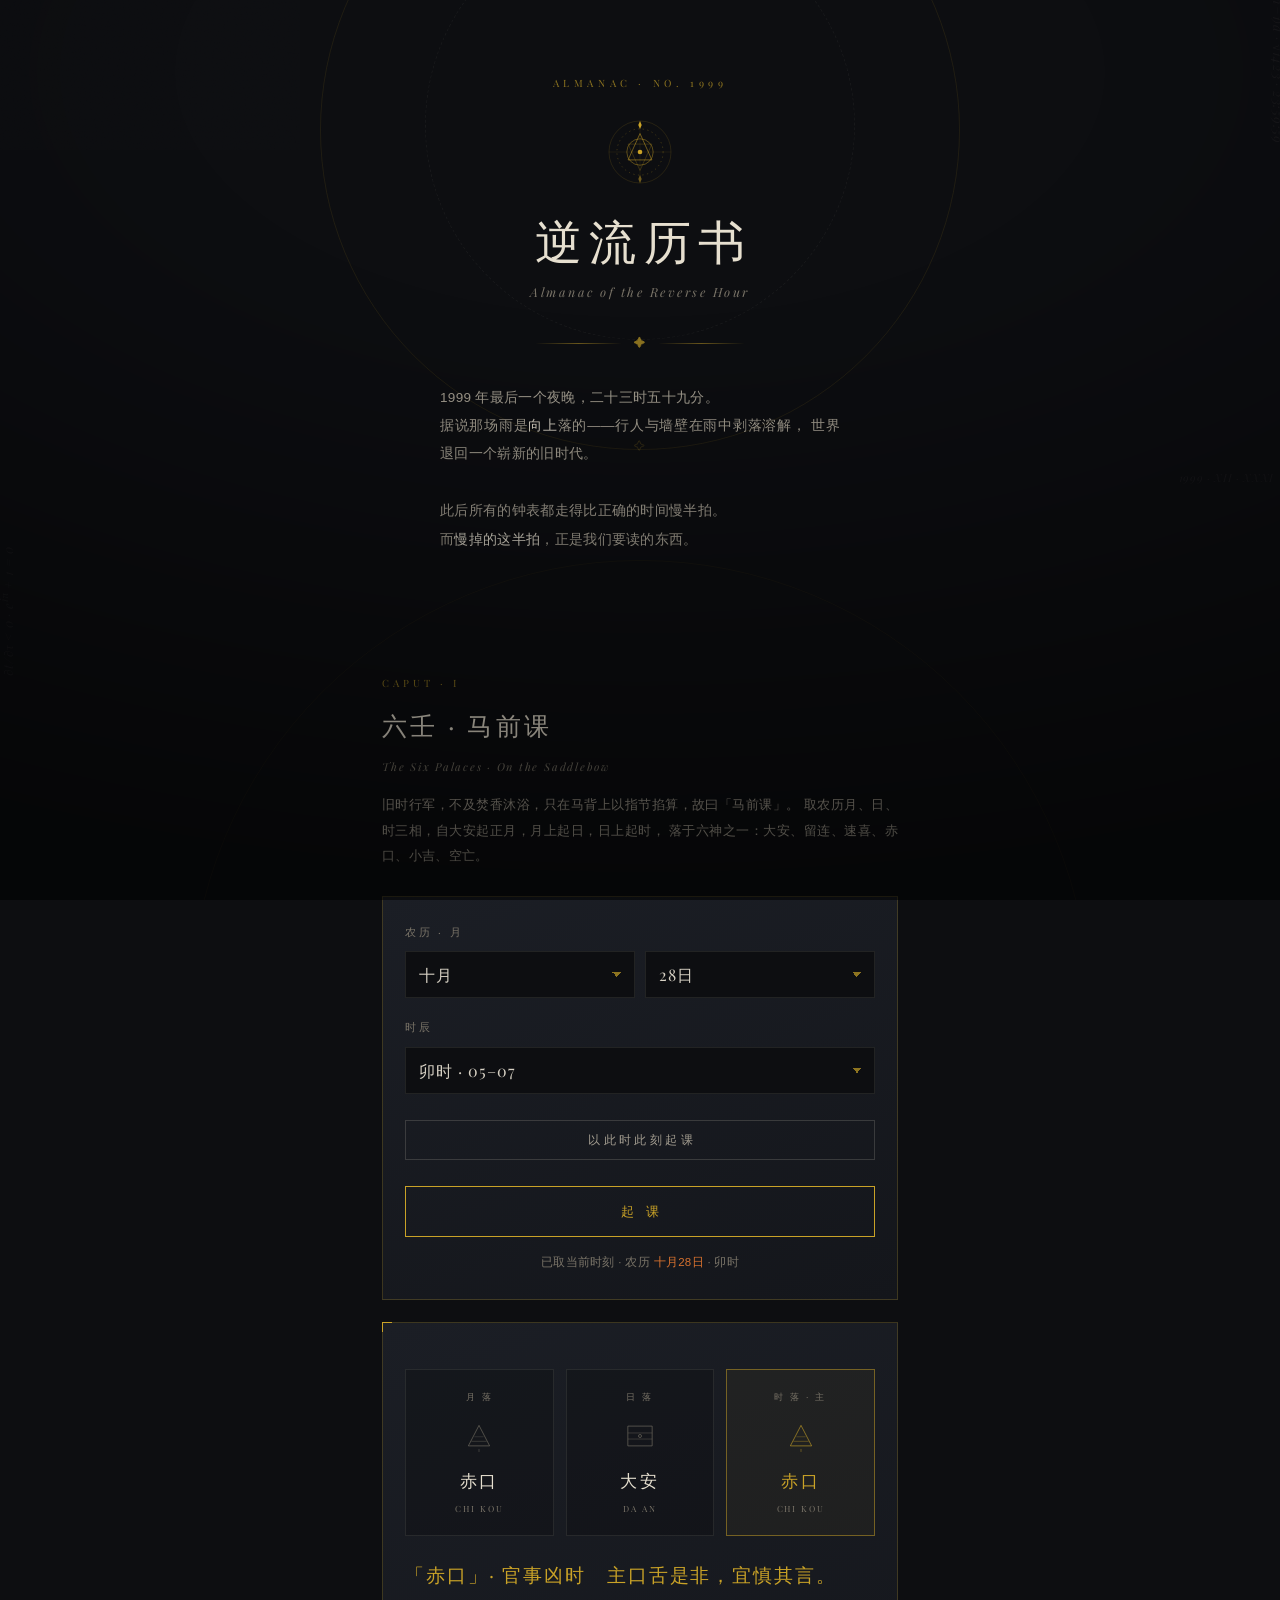
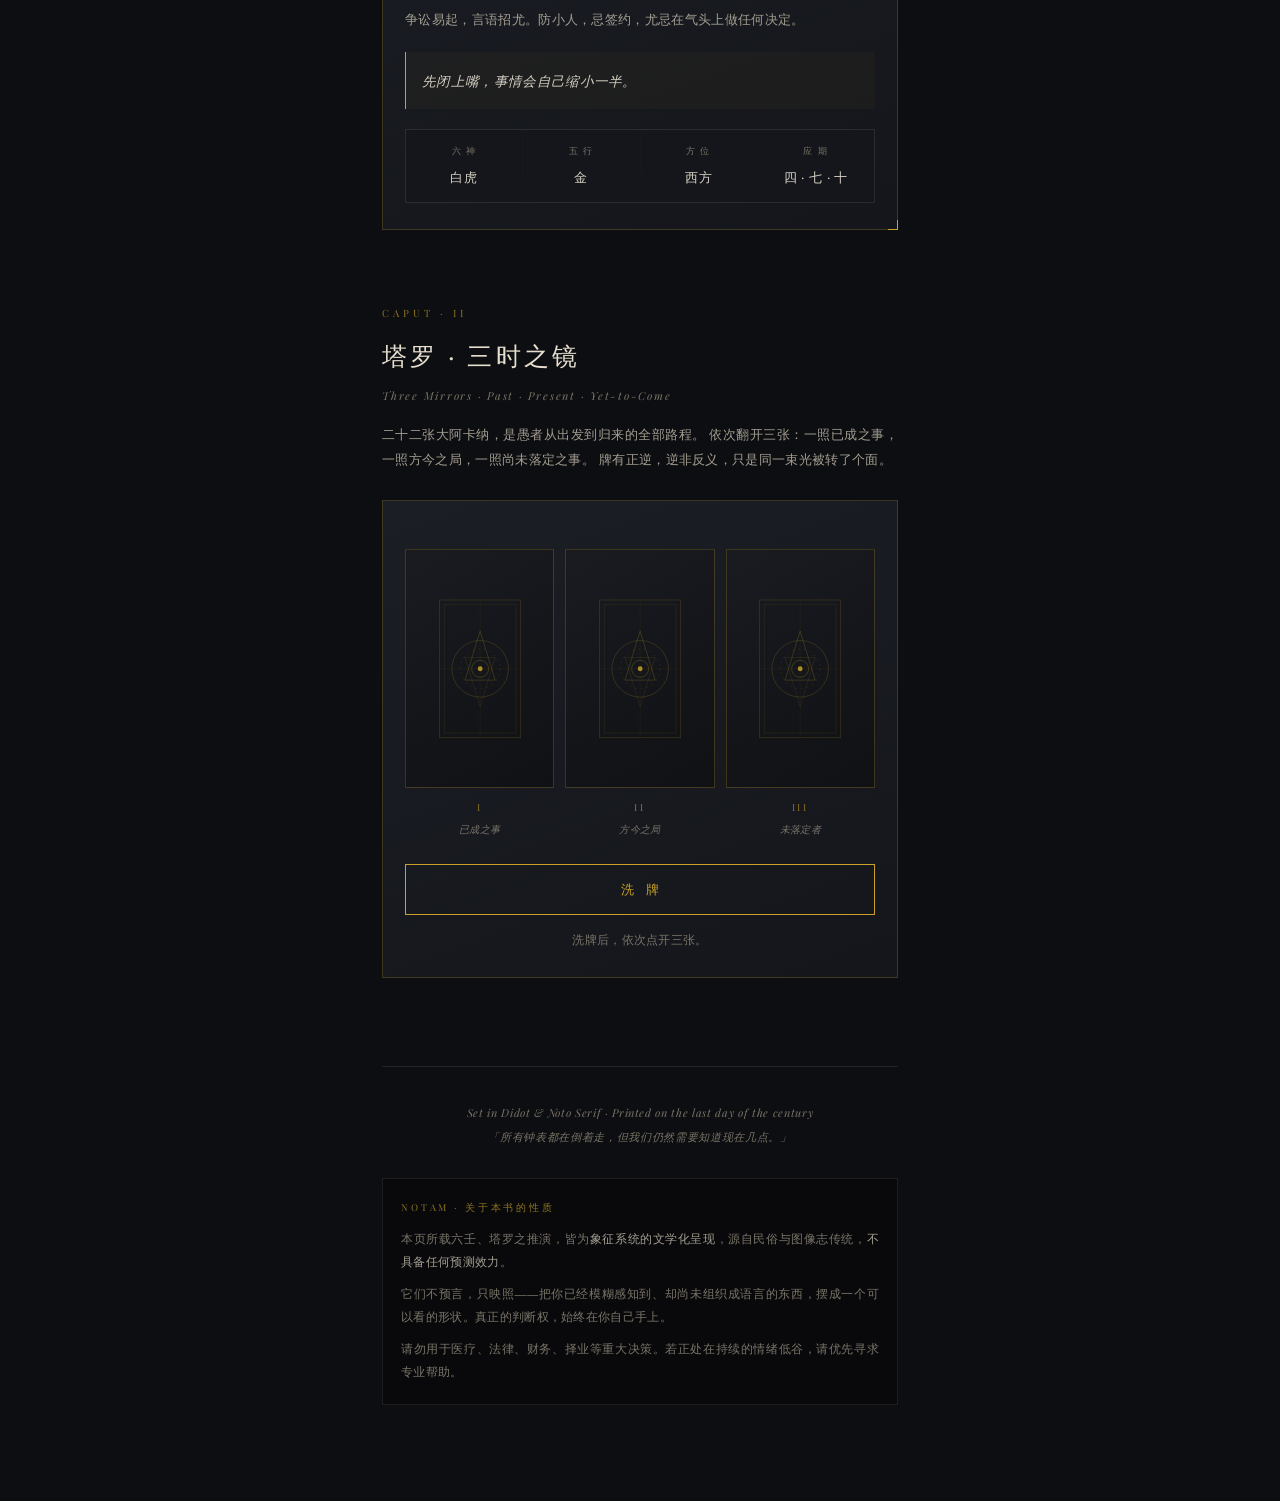
==== commit 65699d89: "refactor: modularize pages, localize fonts, add versioned storage and CI" ====
--- a/legacy-占卜演示-逆流历书.html
+++ b/legacy-占卜演示-逆流历书.html
@@ -5,9 +5,7 @@
 <meta name="viewport" content="width=device-width,initial-scale=1,viewport-fit=cover">
 <meta name="theme-color" content="#0d0e11">
 <title>逆流历书 · ALMANAC OF THE REVERSE HOUR</title>
-<link rel="preconnect" href="https://fonts.googleapis.com">
-<link rel="preconnect" href="https://fonts.gstatic.com" crossorigin>
-<link href="https://fonts.googleapis.com/css2?family=Playfair+Display:ital,wght@0,400;0,500;0,600;1,400&family=Noto+Serif+SC:wght@400;500;600&family=Noto+Sans+SC:wght@300;400;500&display=swap" rel="stylesheet">
+<link rel="stylesheet" href="occ-theme.css">
 <style>
 /* ============================================================
    「9味」DESIGN TOKENS
--- a/occ-theme.css
+++ b/occ-theme.css
@@ -0,0 +1,1429 @@
+/* ============================================================
+   occ-theme.css — 神秘学手册 · 视觉引擎与三套沉浸式主题系统
+   Theme 1: 极夜秘卷低长调 (Midnight Codex - Default)
+   Theme 2: 素绢水墨与朱砂 (Rice Paper & Cinnabar - body.daylight)
+   Theme 3: 司岁战术终端 (Sui Tactical HUD - body.tactical)
+   ============================================================ */
+
+/* ------------------------------------------------------------
+   0. 本地自托管字体 (Zero External Network / Offline First)
+   ------------------------------------------------------------ */
+@font-face {
+  font-family: 'Playfair Display';
+  font-style: normal;
+  font-weight: 400;
+  font-display: swap;
+  src: url('assets/fonts/playfair-normal-400.woff2') format('woff2');
+}
+@font-face {
+  font-family: 'Playfair Display';
+  font-style: normal;
+  font-weight: 600;
+  font-display: swap;
+  src: url('assets/fonts/playfair-normal-600.woff2') format('woff2');
+}
+@font-face {
+  font-family: 'Playfair Display';
+  font-style: italic;
+  font-weight: 400;
+  font-display: swap;
+  src: url('assets/fonts/playfair-italic-400.woff2') format('woff2');
+}
+
+/* ------------------------------------------------------------
+   1. THEME 1: 极夜秘卷低长调 (默认)
+   ------------------------------------------------------------ */
+:root {
+  --serif: "Playfair Display", "Noto Serif SC", "Songti SC", "STSong", "SimSun", Georgia, serif;
+  --sans: "Noto Sans SC", "PingFang SC", "Microsoft YaHei", "Source Han Sans CN", -apple-system, sans-serif;
+
+  /* 基础暗色 - 纯粹深邃的炭黑油墨底 */
+  --bg: #0d0f14;
+  --bg-subtle: #141720;
+  --bg-card: #13161e;
+  --bg-card-hover: #181c26;
+  --nav-bg: rgba(13, 15, 20, 0.94);
+  --card-grad: linear-gradient(180deg, #151822 0%, #11131a 100%);
+
+  /* 墨阶与文字 */
+  --paper: #ece5d6;
+  --paper-2: #d6cdbc;
+  --text: #e2dcd0;
+  --text2: #aba494;
+  --text3: #827b6d;
+
+  /* 9味关键强调色 (低长调中的光) */
+  --gold: #c9a227;
+  --gold-dim: #8d7420;
+  --gold-glow: rgba(201, 162, 39, 0.35);
+  --gold-rgb: 201, 162, 39;
+  --lit-rgb: 226, 220, 208;
+  --amber: #d8722f;
+  --rust: #a84232;
+  --jade: #4e8265;
+  --celadon: #5b7f95;
+
+  /* 五行灵光色相 */
+  --wx-mu: #6aa872;
+  --wx-huo: #d46547;
+  --wx-tu: #b89255;
+  --wx-jin: #b0ada4;
+  --wx-shui: #5d8ab5;
+
+  /* 发丝线与边框 */
+  --hair: 1px solid rgba(201, 162, 39, 0.24);
+  --hair-soft: 1px solid rgba(226, 220, 208, 0.10);
+  --hair-bright: 1px solid rgba(201, 162, 39, 0.6);
+
+  /* 材质与动效 */
+  --grain-op: 0.055;
+  --grain-blend: overlay;
+  --ease-mystic: cubic-bezier(0.19, 1, 0.22, 1);
+  --font-serif: "Playfair Display", "Didot", "Noto Serif SC", "Songti SC", Georgia, serif;
+  --font-sans: "Noto Sans SC", "Source Han Sans CN", "PingFang SC", "Microsoft YaHei", sans-serif;
+}
+
+/* ------------------------------------------------------------
+   2. THEME 2: 炎国宣纸与朱砂 (body.daylight) - 纯正水墨宣纸质感，杜绝生硬白渐变
+   ------------------------------------------------------------ */
+body.daylight {
+  --bg: #f4efe4;
+  --bg-subtle: #eae3d2;
+  --bg-card: #ece5d6;
+  --bg-card-hover: #f0e9dc;
+  --nav-bg: rgba(244, 239, 228, 0.95);
+  --card-grad: linear-gradient(180deg, #eee7d9 0%, #e8e1d0 100%);
+
+  --paper: #28241e;
+  --paper-2: #484135;
+  --text: #383229;
+  --text2: #635b4c;
+  --text3: #8e8470;
+
+  --gold: #9e3626;       /* 主强调 朱砂古印 */
+  --gold-dim: #846820;   /* 赭石 */
+  --gold-glow: rgba(158, 54, 38, 0.25);
+  --gold-rgb: 158, 54, 38;
+  --lit-rgb: 56, 50, 41;
+  --amber: #b05c2a;
+  --rust: #8d281a;
+  --jade: #3b7454;
+  --celadon: #3c5b6b;
+
+  --wx-mu: #387b47;
+  --wx-huo: #ba4729;
+  --wx-tu: #926f2a;
+  --wx-jin: #6b665c;
+  --wx-shui: #37638c;
+
+  --hair: 1px solid rgba(158, 54, 38, 0.26);
+  --hair-soft: 1px solid rgba(56, 50, 41, 0.12);
+  --hair-bright: 1px solid rgba(158, 54, 38, 0.7);
+
+  --grain-op: 0.045;
+  --grain-blend: multiply;
+}
+
+/* ------------------------------------------------------------
+   3. THEME 3: 司岁战术终端 (body.tactical)
+   ------------------------------------------------------------ */
+body.tactical {
+  --bg: #06090e;
+  --bg-subtle: #0c1219;
+  --bg-card: #0c131c;
+  --bg-card-hover: #111a26;
+  --nav-bg: rgba(6, 9, 14, 0.95);
+  --card-grad: linear-gradient(180deg, #0e1622 0%, #090e16 100%);
+
+  --paper: #e9f5fc;
+  --paper-2: #c4dbe8;
+  --text: #d8ebf5;
+  --text2: #86a8bc;
+  --text3: #58798c;
+
+  --gold: #e5a928;       /* 战术金标 */
+  --gold-dim: #99701a;
+  --gold-glow: rgba(229, 169, 40, 0.4);
+  --gold-rgb: 229, 169, 40;
+  --lit-rgb: 216, 235, 245;
+  --amber: #ff6f26;
+  --rust: #f23d4c;
+  --jade: #00d68f;       /* 全息绿 */
+  --celadon: #00c3ff;    /* 战术晶蓝 */
+
+  --wx-mu: #00d68f;
+  --wx-huo: #ff5537;
+  --wx-tu: #e5a928;
+  --wx-jin: #c8e1ee;
+  --wx-shui: #00c3ff;
+
+  --hair: 1px solid rgba(229, 169, 40, 0.35);
+  --hair-soft: 1px solid rgba(0, 195, 255, 0.15);
+  --hair-bright: 1px solid rgba(0, 195, 255, 0.8);
+
+  --grain-op: 0.035;
+  --grain-blend: screen;
+}
+
+/* ------------------------------------------------------------
+   通用视觉组件与装饰类
+   ------------------------------------------------------------ */
+/* 战术/切角卡片 */
+.tactical-box {
+  position: relative;
+  background: var(--bg-card);
+  border: var(--hair-soft);
+  backdrop-filter: blur(12px);
+  -webkit-backdrop-filter: blur(12px);
+  transition: all 0.35s var(--ease-mystic);
+}
+
+body.tactical .tactical-box,
+body.tactical .card {
+  clip-path: polygon(0 0, calc(100% - 12px) 0, 100% 12px, 100% 100%, 12px 100%, 0 calc(100% - 12px));
+  border: none;
+  box-shadow: inset 0 0 0 1px rgba(0, 195, 255, 0.2);
+}
+body.tactical .tactical-box:hover,
+body.tactical .card:hover {
+  box-shadow: inset 0 0 0 1px rgba(229, 169, 40, 0.5), 0 8px 24px rgba(0, 195, 255, 0.1);
+}
+
+/* Art Deco 标角 (Crop Marks) */
+.crop-mark {
+  position: relative;
+}
+.crop-mark::before {
+  content: "";
+  position: absolute;
+  top: -1px;
+  left: -1px;
+  width: 14px;
+  height: 14px;
+  border-top: 1.5px solid var(--gold);
+  border-left: 1.5px solid var(--gold);
+  pointer-events: none;
+}
+.crop-mark::after {
+  content: "";
+  position: absolute;
+  bottom: -1px;
+  right: -1px;
+  width: 14px;
+  height: 14px;
+  border-bottom: 1.5px solid var(--gold);
+  border-right: 1.5px solid var(--gold);
+  pointer-events: none;
+}
+
+/* 朱砂古印 (Cinnabar Stamp) */
+.stamp-seal {
+  display: inline-flex;
+  align-items: center;
+  justify-content: center;
+  border: 2px solid var(--gold);
+  color: var(--gold);
+  font-family: var(--font-serif);
+  font-size: 13px;
+  font-weight: 600;
+  letter-spacing: 0.15em;
+  padding: 4px 10px;
+  border-radius: 3px;
+  text-transform: uppercase;
+  user-select: none;
+  box-shadow: inset 0 0 0 1px rgba(var(--gold-rgb), 0.2);
+}
+.stamp-seal.circular {
+  width: 52px;
+  height: 52px;
+  border-radius: 50%;
+  padding: 0;
+  font-size: 12px;
+  line-height: 1.2;
+  text-align: center;
+}
+@keyframes stampThud {
+  0% { transform: scale(2.2) rotate(-8deg); opacity: 0; }
+  60% { transform: scale(0.92) rotate(2deg); opacity: 1; }
+  100% { transform: scale(1) rotate(0); opacity: 1; }
+}
+.stamp-animate {
+  animation: stampThud 0.45s var(--ease-mystic) forwards;
+}
+
+/* 战术芯片与坐标标签 (Tactical Chips) */
+.tech-chip {
+  display: inline-flex;
+  align-items: center;
+  gap: 6px;
+  font-size: 10px;
+  letter-spacing: 0.18em;
+  font-family: var(--font-sans);
+  color: var(--gold);
+  background: rgba(var(--gold-rgb), 0.08);
+  border: 1px solid rgba(var(--gold-rgb), 0.3);
+  padding: 2px 8px;
+  text-transform: uppercase;
+}
+.tech-chip.cyan {
+  color: var(--celadon);
+  background: rgba(0, 195, 255, 0.08);
+  border-color: rgba(0, 195, 255, 0.3);
+}
+.tech-chip .dot {
+  width: 5px;
+  height: 5px;
+  border-radius: 50%;
+  background: currentColor;
+  box-shadow: 0 0 6px currentColor;
+  animation: pulseDot 2s infinite ease-in-out;
+}
+@keyframes pulseDot {
+  0%, 100% { opacity: 0.4; transform: scale(0.8); }
+  50% { opacity: 1; transform: scale(1.2); }
+}
+
+/* 五行灵气标签 (Elemental Aura Badges) */
+.wx-badge {
+  display: inline-flex;
+  align-items: center;
+  justify-content: center;
+  font-size: 11px;
+  letter-spacing: 0.1em;
+  padding: 2px 7px;
+  border: 1px solid;
+  border-radius: 2px;
+  font-weight: 500;
+  transition: all 0.25s ease;
+}
+.wx-badge.mu { color: var(--wx-mu); border-color: rgba(106, 168, 114, 0.4); background: rgba(106, 168, 114, 0.08); }
+.wx-badge.huo { color: var(--wx-huo); border-color: rgba(212, 101, 71, 0.4); background: rgba(212, 101, 71, 0.08); }
+.wx-badge.tu { color: var(--wx-tu); border-color: rgba(184, 146, 85, 0.4); background: rgba(184, 146, 85, 0.08); }
+.wx-badge.jin { color: var(--wx-jin); border-color: rgba(176, 173, 164, 0.4); background: rgba(176, 173, 164, 0.08); }
+.wx-badge.shui { color: var(--wx-shui); border-color: rgba(93, 138, 181, 0.4); background: rgba(93, 138, 181, 0.08); }
+
+/* 控制浮动面板 (Theme & Sound HUD Bar) */
+.occ-hud-bar {
+  position: fixed;
+  top: 14px;
+  right: 16px;
+  z-index: 100;
+  display: flex;
+  align-items: center;
+  gap: 8px;
+  background: var(--nav-bg);
+  backdrop-filter: blur(10px);
+  -webkit-backdrop-filter: blur(10px);
+  border: var(--hair);
+  padding: 4px 6px;
+  border-radius: 24px;
+  box-shadow: 0 4px 20px rgba(0, 0, 0, 0.25);
+  transition: border-color 0.3s ease;
+}
+.occ-hud-btn {
+  width: 34px;
+  height: 34px;
+  border-radius: 50%;
+  border: var(--hair-soft);
+  background: transparent;
+  color: var(--text2);
+  cursor: pointer;
+  display: flex;
+  align-items: center;
+  justify-content: center;
+  font-size: 14px;
+  transition: all 0.25s var(--ease-mystic);
+}
+.occ-hud-btn:hover {
+  color: var(--gold);
+  border-color: var(--gold);
+  transform: scale(1.08);
+}
+.occ-hud-btn.active {
+  color: var(--paper);
+  background: rgba(var(--gold-rgb), 0.2);
+  border-color: var(--gold);
+}
+.occ-hud-sep {
+  width: 1px;
+  height: 18px;
+  background: rgba(var(--lit-rgb), 0.15);
+}
+
+@media (max-width: 640px) {
+  .occ-hud-bar {
+    top: 10px;
+    right: 10px;
+    gap: 4px;
+    padding: 3px 4px;
+  }
+  .occ-hud-btn {
+    width: 30px;
+    height: 30px;
+    font-size: 12px;
+  }
+}
+
+/* ------------------------------------------------------------
+   东玄精简版时空标 (Compact Eastern Chrono Bar)
+   ------------------------------------------------------------ */
+.chrono-compact-card {
+  border: var(--hair);
+  background: var(--card-grad);
+  padding: 14px 18px 12px;
+  margin: 14px 0 24px;
+  position: relative;
+  box-shadow: 0 4px 18px rgba(0, 0, 0, 0.25);
+  transition: all 0.3s var(--ease-mystic);
+}
+.chrono-compact-card::before {
+  content: "";
+  position: absolute;
+  top: -1px;
+  left: -1px;
+  width: 10px;
+  height: 10px;
+  border-top: 2px solid var(--gold);
+  border-left: 2px solid var(--gold);
+}
+.chrono-compact-card::after {
+  content: "";
+  position: absolute;
+  bottom: -1px;
+  right: -1px;
+  width: 10px;
+  height: 10px;
+  border-bottom: 2px solid var(--gold);
+  border-right: 2px solid var(--gold);
+}
+
+.ccc-topbar {
+  display: flex;
+  justify-content: space-between;
+  align-items: center;
+  flex-wrap: wrap;
+  gap: 8px 14px;
+  padding-bottom: 10px;
+  margin-bottom: 10px;
+  border-bottom: var(--hair-soft);
+}
+.ccc-title-group {
+  display: flex;
+  align-items: center;
+  flex-wrap: wrap;
+  gap: 8px 12px;
+}
+.ccc-term-badge {
+  font-size: 11px;
+  color: var(--paper);
+  background: rgba(var(--gold-rgb), 0.08);
+  border: 1px solid rgba(var(--gold-rgb), 0.25);
+  padding: 1px 7px;
+  border-radius: 2px;
+}
+.ccc-term-badge strong {
+  color: var(--gold);
+  font-weight: 500;
+}
+.ccc-term-badge small {
+  color: var(--text3);
+}
+.ccc-mini-pill {
+  font-size: 11px;
+  color: var(--text2);
+  letter-spacing: 0.06em;
+}
+.ccc-mini-pill::before {
+  content: "·";
+  color: var(--gold-dim);
+  margin-right: 4px;
+}
+
+.ccc-right-actions {
+  display: flex;
+  align-items: center;
+  gap: 10px;
+}
+.ccc-full-link {
+  font-size: 11px;
+  color: var(--gold);
+  letter-spacing: 0.12em;
+  text-decoration: none;
+  padding: 2px 10px;
+  border: 1px solid rgba(var(--gold-rgb), 0.35);
+  border-radius: 2px;
+  transition: all 0.2s ease;
+  white-space: nowrap;
+  background: rgba(var(--gold-rgb), 0.05);
+}
+.ccc-full-link:hover {
+  background: rgba(var(--gold-rgb), 0.18);
+  color: var(--paper);
+  border-color: var(--gold);
+  transform: translateY(-1px);
+}
+
+.ccc-pillars-row {
+  display: grid;
+  grid-template-columns: repeat(4, 1fr);
+  gap: 8px;
+}
+@media (max-width: 650px) {
+  .ccc-pillars-row {
+    grid-template-columns: repeat(2, 1fr);
+  }
+}
+
+.ccc-p-item {
+  background: var(--bg-card);
+  border: var(--hair-soft);
+  padding: 8px 10px;
+  display: flex;
+  flex-direction: column;
+  align-items: center;
+  text-align: center;
+  position: relative;
+  transition: all 0.25s var(--ease-mystic);
+}
+.ccc-p-item:hover {
+  border-color: rgba(var(--gold-rgb), 0.4);
+  background: var(--bg-card-hover);
+}
+.ccc-p-item.ccc-p-main {
+  border-color: var(--gold);
+  background: rgba(var(--gold-rgb), 0.08);
+  box-shadow: 0 0 10px rgba(var(--gold-rgb), 0.14);
+}
+.ccc-p-item.ccc-p-main::before {
+  content: "★";
+  position: absolute;
+  top: 3px;
+  right: 5px;
+  font-size: 8.5px;
+  color: var(--gold);
+}
+
+.ccc-p-head {
+  display: flex;
+  justify-content: space-between;
+  align-items: baseline;
+  width: 100%;
+  margin-bottom: 2px;
+}
+.ccc-p-tag {
+  font-size: 10px;
+  letter-spacing: 0.15em;
+  color: var(--text3);
+}
+.ccc-p-god {
+  font-size: 10.5px;
+  font-weight: 500;
+  color: var(--gold);
+}
+.ccc-p-item.ccc-p-main .ccc-p-god {
+  color: var(--paper);
+  background: rgba(var(--gold-rgb), 0.18);
+  padding: 0 4px;
+  border-radius: 2px;
+}
+
+.ccc-p-gz {
+  display: flex;
+  align-items: baseline;
+  justify-content: center;
+  gap: 6px;
+  margin: 3px 0;
+}
+.ccc-p-gz .cpc-char {
+  font-size: 24px;
+  line-height: 1.1;
+  font-family: var(--font-serif);
+  font-weight: 600;
+}
+
+.ccc-p-foot {
+  display: flex;
+  justify-content: space-between;
+  align-items: center;
+  width: 100%;
+  font-size: 10px;
+  color: var(--text3);
+  margin-top: 2px;
+  border-top: var(--hair-soft);
+  padding-top: 3px;
+}
+.ccc-nayin {
+  color: var(--text2);
+}
+.ccc-cg {
+  color: var(--gold-dim);
+}
+
+/* ------------------------------------------------------------
+   东西方双轨时空参详仪 (East-West Esoteric Chrono-Deck)
+   ------------------------------------------------------------ */
+.chrono-deck-container {
+  border: var(--hair);
+  background: var(--card-grad);
+  padding: 24px 26px;
+  margin: 22px 0 32px;
+  position: relative;
+  box-shadow: 0 10px 30px rgba(0, 0, 0, 0.35);
+  transition: all 0.35s var(--ease-mystic);
+}
+.chrono-deck-container::before {
+  content: "";
+  position: absolute;
+  top: -1px;
+  left: -1px;
+  width: 14px;
+  height: 14px;
+  border-top: 2px solid var(--gold);
+  border-left: 2px solid var(--gold);
+}
+.chrono-deck-container::after {
+  content: "";
+  position: absolute;
+  bottom: -1px;
+  right: -1px;
+  width: 14px;
+  height: 14px;
+  border-bottom: 2px solid var(--gold);
+  border-right: 2px solid var(--gold);
+}
+
+.chrono-deck-topbar {
+  display: flex;
+  justify-content: space-between;
+  align-items: center;
+  flex-wrap: wrap;
+  gap: 12px;
+  padding-bottom: 16px;
+  border-bottom: var(--hair-soft);
+  margin-bottom: 20px;
+}
+.cdt-left {
+  display: flex;
+  flex-direction: column;
+  gap: 4px;
+}
+.cdt-subtitle {
+  font-size: 10.5px;
+  letter-spacing: 0.22em;
+  color: var(--gold-dim);
+  font-family: var(--font-serif);
+}
+.cdt-right {
+  display: flex;
+  align-items: center;
+  gap: 12px;
+  flex-wrap: wrap;
+}
+.cdt-date-badge {
+  font-size: 12px;
+  letter-spacing: 0.14em;
+  color: var(--text2);
+}
+.cdt-sync-pill {
+  display: inline-flex;
+  align-items: center;
+  gap: 6px;
+  font-size: 11px;
+  letter-spacing: 0.18em;
+  color: var(--gold);
+  background: rgba(var(--gold-rgb), 0.08);
+  border: 1px solid rgba(var(--gold-rgb), 0.3);
+  padding: 3px 10px;
+  border-radius: 2px;
+}
+.pulse-dot {
+  width: 6px;
+  height: 6px;
+  border-radius: 50%;
+  background: var(--gold);
+  box-shadow: 0 0 8px var(--gold);
+  display: inline-block;
+  animation: pulseLight 2s infinite ease-in-out;
+}
+@keyframes pulseLight {
+  0%, 100% { opacity: 0.4; transform: scale(0.9); }
+  50% { opacity: 1; transform: scale(1.15); }
+}
+
+.chrono-twin-grid {
+  display: grid;
+  grid-template-columns: 1.18fr 0.82fr;
+  gap: 22px;
+}
+@media (max-width: 900px) {
+  .chrono-twin-grid {
+    grid-template-columns: 1fr;
+    gap: 20px;
+  }
+}
+
+.chrono-deck-panel {
+  background: rgba(var(--gold-rgb), 0.02);
+  border: var(--hair-soft);
+  padding: 18px 20px;
+  display: flex;
+  flex-direction: column;
+  justify-content: space-between;
+}
+.cdp-head {
+  margin-bottom: 16px;
+  padding-bottom: 10px;
+  border-bottom: var(--hair-soft);
+}
+.cdp-title {
+  display: flex;
+  align-items: baseline;
+  gap: 8px;
+  flex-wrap: wrap;
+  margin-bottom: 4px;
+}
+.cdp-icon {
+  color: var(--gold);
+  font-size: 16px;
+}
+.cdp-main-title {
+  font-family: var(--font-serif);
+  font-size: 17px;
+  font-weight: 500;
+  color: var(--paper);
+  letter-spacing: 0.14em;
+}
+.cdp-en {
+  font-size: 10px;
+  letter-spacing: 0.2em;
+  color: var(--gold-dim);
+}
+.cdp-desc {
+  font-size: 12px;
+  color: var(--text3);
+  line-height: 1.6;
+}
+.cdp-desc strong {
+  color: var(--gold);
+  font-weight: 500;
+}
+
+/* ------------------------------------------------------------
+   东玄 · 四柱矩阵
+   ------------------------------------------------------------ */
+.chrono-pillars-matrix {
+  display: grid;
+  grid-template-columns: repeat(4, 1fr);
+  gap: 10px;
+  margin-bottom: 16px;
+}
+@media (max-width: 600px) {
+  .chrono-pillars-matrix {
+    grid-template-columns: repeat(2, 1fr);
+  }
+}
+
+.chrono-pillar-card {
+  background: var(--bg-card);
+  border: var(--hair-soft);
+  padding: 12px 10px;
+  display: flex;
+  flex-direction: column;
+  align-items: center;
+  text-align: center;
+  position: relative;
+  transition: all 0.3s var(--ease-mystic);
+}
+.chrono-pillar-card:hover {
+  border-color: rgba(var(--gold-rgb), 0.45);
+  background: var(--bg-card-hover);
+  transform: translateY(-2px);
+}
+.chrono-pillar-card.p-main {
+  border-color: var(--gold);
+  background: rgba(var(--gold-rgb), 0.07);
+  box-shadow: 0 0 14px rgba(var(--gold-rgb), 0.15);
+}
+.chrono-pillar-card.p-main::before {
+  content: "★";
+  position: absolute;
+  top: 4px;
+  right: 6px;
+  font-size: 9px;
+  color: var(--gold);
+}
+
+.cpc-header {
+  display: flex;
+  flex-direction: column;
+  align-items: center;
+  gap: 2px;
+  margin-bottom: 8px;
+  width: 100%;
+}
+.cpc-name {
+  font-size: 11px;
+  letter-spacing: 0.15em;
+  color: var(--text3);
+}
+.cpc-nayin {
+  font-size: 10.5px;
+  letter-spacing: 0.1em;
+  color: var(--gold);
+  background: rgba(var(--gold-rgb), 0.08);
+  padding: 1px 6px;
+  border-radius: 2px;
+  white-space: nowrap;
+}
+
+.cpc-ganzhi-block {
+  display: flex;
+  flex-direction: column;
+  gap: 6px;
+  margin: 6px 0 10px;
+  width: 100%;
+  padding: 6px 0;
+  border-top: var(--hair-soft);
+  border-bottom: var(--hair-soft);
+}
+.cpc-gz-row {
+  display: flex;
+  flex-direction: column;
+  align-items: center;
+  gap: 2px;
+}
+.cpc-char {
+  font-family: var(--font-serif);
+  font-size: 26px;
+  font-weight: 600;
+  line-height: 1.1;
+  letter-spacing: 0.05em;
+}
+.cpc-subtag {
+  font-size: 10.5px;
+  color: var(--text2);
+  letter-spacing: 0.08em;
+}
+
+.cpc-meta-section {
+  display: flex;
+  flex-direction: column;
+  gap: 6px;
+  width: 100%;
+  font-size: 11px;
+  text-align: left;
+}
+.cpc-meta-line {
+  display: flex;
+  flex-direction: column;
+  gap: 2px;
+}
+.cpc-lbl {
+  font-size: 9.5px;
+  letter-spacing: 0.15em;
+  color: var(--text3);
+}
+.cpc-cg-wrap {
+  display: flex;
+  flex-wrap: wrap;
+  gap: 4px;
+}
+.cg-pill {
+  font-size: 10.5px;
+  display: inline-flex;
+  align-items: center;
+  gap: 2px;
+  background: rgba(var(--lit-rgb), 0.04);
+  padding: 1px 4px;
+  border-radius: 2px;
+}
+.cg-pill small {
+  color: var(--text3);
+  font-size: 9px;
+}
+.cpc-val {
+  color: var(--paper-2);
+  font-size: 11px;
+}
+
+/* 东玄底栏 */
+.east-ephemeris-ribbon {
+  display: grid;
+  grid-template-columns: repeat(2, 1fr);
+  gap: 8px 12px;
+  padding: 12px 14px;
+  background: var(--bg-card);
+  border: var(--hair-soft);
+  margin-top: 4px;
+}
+@media (max-width: 600px) {
+  .east-ephemeris-ribbon {
+    grid-template-columns: 1fr;
+  }
+}
+.eer-item {
+  display: flex;
+  flex-direction: column;
+  gap: 2px;
+}
+.eer-tag {
+  font-size: 9.5px;
+  letter-spacing: 0.18em;
+  color: var(--gold-dim);
+}
+.eer-val {
+  font-size: 12px;
+  color: var(--text);
+  line-height: 1.5;
+}
+.eer-val strong {
+  color: var(--paper);
+  font-weight: 500;
+}
+.eer-val small {
+  color: var(--text3);
+}
+
+/* ------------------------------------------------------------
+   西玄 · 赫尔密斯矩阵
+   ------------------------------------------------------------ */
+.chrono-west-matrix {
+  display: grid;
+  grid-template-columns: 1fr 1fr;
+  gap: 10px;
+  margin-bottom: 14px;
+}
+@media (max-width: 600px) {
+  .chrono-west-matrix {
+    grid-template-columns: 1fr;
+  }
+}
+
+.west-matrix-card {
+  background: var(--bg-card);
+  border: var(--hair-soft);
+  padding: 12px 14px;
+  display: flex;
+  flex-direction: column;
+  justify-content: space-between;
+  transition: all 0.3s var(--ease-mystic);
+}
+.west-matrix-card:hover {
+  border-color: rgba(var(--gold-rgb), 0.45);
+  background: var(--bg-card-hover);
+  transform: translateY(-2px);
+}
+.west-matrix-card.wmc-tarot-highlight {
+  border-color: rgba(var(--gold-rgb), 0.6);
+  background: rgba(var(--gold-rgb), 0.05);
+}
+
+.wmc-header {
+  display: flex;
+  justify-content: space-between;
+  align-items: center;
+  margin-bottom: 8px;
+  padding-bottom: 6px;
+  border-bottom: var(--hair-soft);
+}
+.wmc-badge {
+  font-size: 9.5px;
+  letter-spacing: 0.2em;
+  color: var(--gold-dim);
+}
+.wmc-sym {
+  font-size: 14px;
+  color: var(--gold);
+}
+
+.wmc-title {
+  font-family: var(--font-serif);
+  font-size: 14px;
+  color: var(--paper);
+  letter-spacing: 0.1em;
+  font-weight: 500;
+  margin-bottom: 4px;
+}
+.wmc-title small {
+  font-size: 11px;
+  color: var(--text3);
+  font-weight: 400;
+}
+.wmc-highlight {
+  font-size: 12px;
+  color: var(--gold);
+  margin-bottom: 6px;
+  line-height: 1.4;
+}
+.wmc-highlight strong {
+  font-weight: 600;
+}
+.wmc-highlight small {
+  color: var(--text3);
+}
+.wmc-detail {
+  font-size: 11.5px;
+  color: var(--text2);
+  line-height: 1.6;
+}
+.wmc-detail strong {
+  color: var(--paper);
+  font-weight: 500;
+}
+.wmc-detail em {
+  font-style: normal;
+  color: var(--gold);
+}
+
+.west-quote-ribbon {
+  padding: 12px 14px;
+  background: var(--bg-card);
+  border: var(--hair-soft);
+  border-left: 2px solid var(--gold);
+}
+.wqr-text {
+  font-family: var(--font-serif);
+  font-style: italic;
+  font-size: 12px;
+  color: var(--paper-2);
+  letter-spacing: 0.04em;
+  line-height: 1.6;
+}
+.wqr-sub {
+  font-size: 10.5px;
+  color: var(--gold-dim);
+  letter-spacing: 0.1em;
+  margin-top: 4px;
+}
+
+/* ------------------------------------------------------------
+   小六壬掌诀图动态交互 (Xiao Liu Ren Interactive Palm)
+   ------------------------------------------------------------ */
+.palm-node-active circle {
+  fill: rgba(var(--gold-rgb), 0.35) !important;
+  stroke: var(--gold) !important;
+  stroke-width: 3 !important;
+  filter: drop-shadow(0 0 8px rgba(var(--gold-rgb), 0.8));
+  transition: all 0.15s ease;
+}
+.palm-node-active text {
+  font-weight: bold;
+}
+
+.xlr-step-track {
+  display: flex;
+  align-items: center;
+  gap: 8px;
+  padding: 12px 16px;
+  background: rgba(var(--gold-rgb), 0.06);
+  border: var(--hair);
+  margin: 14px 0;
+  font-size: 13.5px;
+  color: var(--text);
+  min-height: 48px;
+  animation: fadeUp 0.3s ease;
+}
+.xlr-step-badge {
+  background: var(--gold);
+  color: var(--bg);
+  font-size: 11px;
+  font-weight: 600;
+  padding: 2px 8px;
+  border-radius: 2px;
+  letter-spacing: 0.1em;
+  white-space: nowrap;
+}
+
+.xlr-result-seal-box {
+  display: grid;
+  grid-template-columns: auto 1fr;
+  gap: 20px;
+  align-items: center;
+  border: 1.5px solid var(--gold);
+  background: var(--card-grad);
+  padding: 22px 24px;
+  margin-top: 20px;
+  position: relative;
+  overflow: hidden;
+}
+.xlr-seal-icon {
+  width: 72px;
+  height: 72px;
+  border: 2px solid var(--gold);
+  border-radius: 50%;
+  display: flex;
+  flex-direction: column;
+  align-items: center;
+  justify-content: center;
+  color: var(--gold);
+  box-shadow: 0 0 16px rgba(var(--gold-rgb), 0.25);
+}
+.xlr-seal-icon .sn { font-size: 20px; font-family: var(--font-serif); font-weight: 600; line-height: 1.1; }
+.xlr-seal-icon .sw { font-size: 10px; letter-spacing: 0.15em; }
+
+.xlr-result-info h4 {
+  font-family: var(--font-serif);
+  font-size: 22px;
+  color: var(--paper);
+  letter-spacing: 0.12em;
+  margin-bottom: 6px;
+}
+.xlr-result-info p {
+  font-size: 14px;
+  color: var(--text2);
+  line-height: 1.7;
+  margin-top: 4px;
+}
+
+/* ------------------------------------------------------------
+   大六壬浑天仪交互 (Da Liu Ren Astrolabe)
+   ------------------------------------------------------------ */
+.astrolabe-container {
+  display: flex;
+  flex-direction: column;
+  align-items: center;
+  justify-content: center;
+  padding: 16px;
+}
+.astrolabe-svg {
+  width: 100%;
+  max-width: 380px;
+  height: auto;
+  user-select: none;
+}
+.astro-ring {
+  fill: none;
+  stroke: rgba(var(--gold-rgb), 0.25);
+  stroke-width: 1;
+}
+.astro-ring.outer { stroke-dasharray: 4 4; }
+.astro-ring.middle { stroke: rgba(var(--gold-rgb), 0.45); stroke-width: 1.5; }
+.astro-ring.inner { stroke: rgba(var(--gold-rgb), 0.2); }
+.astro-center-title {
+  fill: var(--gold);
+  font-family: var(--font-serif);
+  font-size: 15px;
+  letter-spacing: 0.2em;
+  text-anchor: middle;
+}
+.astro-center-sub {
+  fill: var(--text3);
+  font-size: 11px;
+  letter-spacing: 0.1em;
+  text-anchor: middle;
+}
+.astrolabe-node {
+  cursor: pointer;
+  transition: transform 0.2s ease;
+}
+.astrolabe-node:hover circle {
+  fill: rgba(var(--gold-rgb), 0.3);
+}
+.di-circle {
+  fill: var(--bg);
+  stroke: rgba(var(--lit-rgb), 0.3);
+  stroke-width: 1;
+}
+.di-text {
+  fill: var(--text2);
+  font-size: 13px;
+  font-family: var(--font-serif);
+  text-anchor: middle;
+}
+.tian-circle {
+  fill: var(--bg);
+  stroke: var(--gold);
+  stroke-width: 1.5;
+}
+.tian-text {
+  fill: var(--paper);
+  font-size: 13px;
+  font-family: var(--font-serif);
+  font-weight: 500;
+  text-anchor: middle;
+}
+.orbit-ray {
+  stroke: rgba(var(--gold-rgb), 0.2);
+  stroke-width: 1;
+  stroke-dasharray: 2 2;
+}
+
+/* ------------------------------------------------------------
+   六爻铜钱抛掷交互 (Liu Yao Coins)
+   ------------------------------------------------------------ */
+.coin-stage {
+  display: flex;
+  justify-content: center;
+  align-items: center;
+  gap: 20px;
+  padding: 24px;
+  background: rgba(var(--gold-rgb), 0.03);
+  border: var(--hair-soft);
+  margin: 16px 0;
+}
+.coin-item {
+  width: 64px;
+  height: 64px;
+  border-radius: 50%;
+  border: 2px solid var(--gold);
+  background: radial-gradient(circle at 35% 35%, rgba(var(--gold-rgb), 0.5), rgba(var(--gold-rgb), 0.1));
+  display: flex;
+  align-items: center;
+  justify-content: center;
+  position: relative;
+  box-shadow: 0 4px 14px rgba(0, 0, 0, 0.4);
+  user-select: none;
+}
+.coin-item .coin-hole {
+  width: 18px;
+  height: 18px;
+  border: 1.5px solid var(--gold);
+  background: var(--bg);
+}
+.coin-item .coin-char {
+  position: absolute;
+  font-size: 11px;
+  color: var(--gold);
+  font-family: var(--font-serif);
+}
+.coin-item.tossing {
+  animation: coinFlip 0.6s cubic-bezier(0.2, 0.8, 0.3, 1.2) infinite;
+}
+@keyframes coinFlip {
+  0% { transform: translateY(0) rotateX(0) scale(1); }
+  50% { transform: translateY(-36px) rotateX(360deg) scale(1.15); }
+  100% { transform: translateY(0) rotateX(720deg) scale(1); }
+}
+
+.hexagram-visualizer {
+  display: flex;
+  flex-direction: column-reverse;
+  gap: 8px;
+  max-width: 320px;
+  margin: 16px auto;
+}
+.yao-row {
+  display: flex;
+  align-items: center;
+  justify-content: space-between;
+  padding: 8px 12px;
+  border: var(--hair-soft);
+  background: var(--bg-card);
+  font-size: 13px;
+}
+.yao-bars {
+  display: flex;
+  align-items: center;
+  gap: 6px;
+  width: 120px;
+}
+.yao-bar-seg {
+  height: 8px;
+  background: var(--gold);
+  border-radius: 1px;
+}
+.yao-bar-seg.full { width: 100%; }
+.yao-bar-seg.half { width: calc(50% - 3px); }
+.yao-row.is-dong {
+  border-color: var(--amber);
+  background: rgba(216, 114, 47, 0.12);
+}
+.yao-row.is-dong .yao-bar-seg {
+  background: var(--amber);
+}
+
+/* ------------------------------------------------------------
+   统一左上角「返回手册」按钮 (Unified Top-Left Back Button)
+   ------------------------------------------------------------ */
+.back-link-left {
+  display: inline-flex;
+  align-items: center;
+  gap: 6px;
+  font-size: 11.5px;
+  letter-spacing: 0.18em;
+  color: var(--gold);
+  text-decoration: none;
+  padding: 14px 18px;
+  border-right: var(--hair-soft);
+  white-space: nowrap;
+  transition: all 0.25s var(--ease-mystic);
+  flex: none;
+  font-weight: 500;
+  background: transparent;
+  cursor: pointer;
+}
+.back-link-left:hover {
+  color: var(--paper);
+  background: rgba(var(--gold-rgb), 0.12);
+}
+
+/* ------------------------------------------------------------
+   大六壬 课例馆 高阶卡片设计 (Da Liu Ren Case Archive)
+   ------------------------------------------------------------ */
+.kt-search-bar {
+  display: flex;
+  gap: 10px;
+  margin-bottom: 18px;
+  flex-wrap: wrap;
+}
+.kt-search-input {
+  flex: 1 1 240px;
+  background: var(--bg-card);
+  border: var(--hair-soft);
+  color: var(--text);
+  padding: 8px 14px;
+  font-size: 13.5px;
+  border-radius: 2px;
+}
+.kt-tag-btn {
+  border: var(--hair-soft);
+  background: var(--bg-card);
+  color: var(--text2);
+  font-size: 12px;
+  letter-spacing: 0.12em;
+  padding: 6px 14px;
+  cursor: pointer;
+  border-radius: 2px;
+  transition: all 0.25s ease;
+}
+.kt-tag-btn:hover, .kt-tag-btn.active {
+  border-color: var(--gold);
+  color: var(--gold);
+  background: rgba(var(--gold-rgb), 0.1);
+}
+
+.kt-case-card {
+  border: var(--hair-soft);
+  background: var(--bg-card);
+  padding: 22px 24px;
+  margin: 14px 0;
+  position: relative;
+  transition: all 0.3s var(--ease-mystic);
+}
+.kt-case-card:hover {
+  border-color: rgba(var(--gold-rgb), 0.45);
+  transform: translateY(-2px);
+  box-shadow: 0 6px 20px rgba(0, 0, 0, 0.25);
+}
+.kt-case-head {
+  display: flex;
+  justify-content: space-between;
+  align-items: baseline;
+  margin-bottom: 10px;
+  border-bottom: var(--hair-soft);
+  padding-bottom: 8px;
+}
+.kt-case-title {
+  font-family: var(--font-serif);
+  font-size: 17px;
+  color: var(--paper);
+  letter-spacing: 0.12em;
+}
+.kt-case-title b {
+  color: var(--gold);
+  margin-right: 6px;
+}
+.kt-case-meta {
+  font-size: 12px;
+  color: var(--text3);
+  letter-spacing: 0.08em;
+  line-height: 1.6;
+}
+.kt-case-preview {
+  font-size: 13.5px;
+  color: var(--text);
+  line-height: 1.8;
+  margin: 10px 0;
+}
+.kt-sha-box {
+  margin-top: 14px;
+  padding: 14px 18px;
+  border-left: 2px solid var(--gold);
+  background: rgba(var(--gold-rgb), 0.05);
+  font-size: 13.5px;
+  color: var(--text);
+  line-height: 1.85;
+}
+.kt-sha-tag {
+  font-size: 10.5px;
+  letter-spacing: 0.25em;
+  color: var(--gold);
+  margin-bottom: 6px;
+  display: block;
+}
+
+/* ------------------------------------------------------------
+   大六壬 毕法卡片 交互网格 (Da Liu Ren Bi Fa Cards)
+   ------------------------------------------------------------ */
+.bifa-grid {
+  display: grid;
+  grid-template-columns: repeat(auto-fill, minmax(260px, 1fr));
+  gap: 16px;
+  margin: 20px 0;
+}
+.bifa-card-item {
+  border: var(--hair-soft);
+  background: var(--bg-card);
+  padding: 20px 20px;
+  cursor: pointer;
+  position: relative;
+  transition: all 0.3s var(--ease-mystic);
+  display: flex;
+  flex-direction: column;
+  justify-content: space-between;
+}
+.bifa-card-item:hover {
+  border-color: var(--gold);
+  background: var(--bg-card-hover);
+  transform: translateY(-3px);
+  box-shadow: 0 8px 24px rgba(0, 0, 0, 0.3);
+}
+.bifa-card-item::before {
+  content: "";
+  position: absolute;
+  top: -1px;
+  left: -1px;
+  width: 10px;
+  height: 10px;
+  border-top: 1px solid var(--gold);
+  border-left: 1px solid var(--gold);
+}
+.bifa-num {
+  font-size: 10px;
+  letter-spacing: 0.25em;
+  color: var(--gold-dim);
+  margin-bottom: 8px;
+}
+.bifa-title {
+  font-family: var(--font-serif);
+  font-size: 16px;
+  color: var(--paper);
+  letter-spacing: 0.14em;
+  line-height: 1.4;
+  margin-bottom: 10px;
+}
+.bifa-detail {
+  font-size: 13px;
+  color: var(--text2);
+  line-height: 1.75;
+  border-top: var(--hair-soft);
+  padding-top: 10px;
+  margin-top: 6px;
+  display: none;
+}
+.bifa-card-item.open .bifa-detail {
+  display: block;
+  animation: fadeUp 0.3s ease;
+}
+.bifa-card-item.open {
+  border-color: var(--gold);
+}
+.bifa-hint {
+  font-size: 10.5px;
+  color: var(--text3);
+  letter-spacing: 0.1em;
+  text-align: right;
+  margin-top: 6px;
+}
+
+
